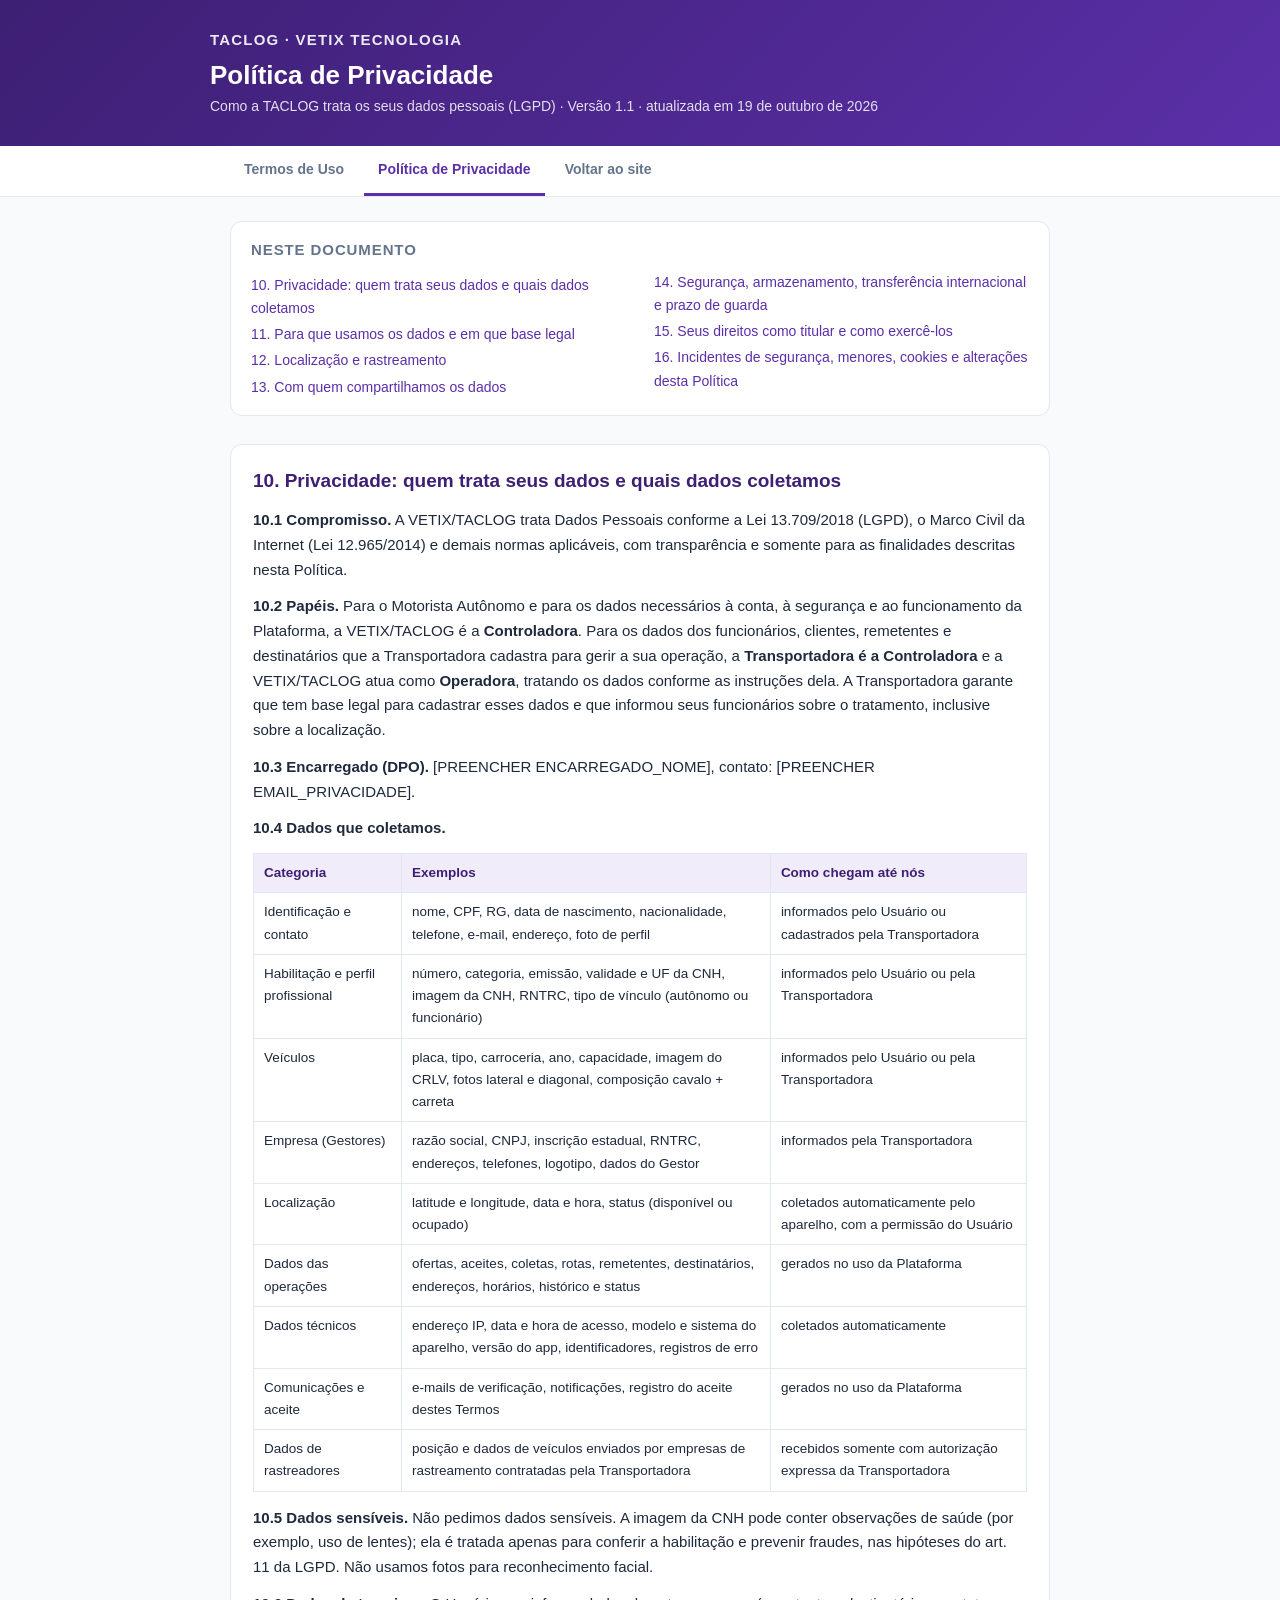
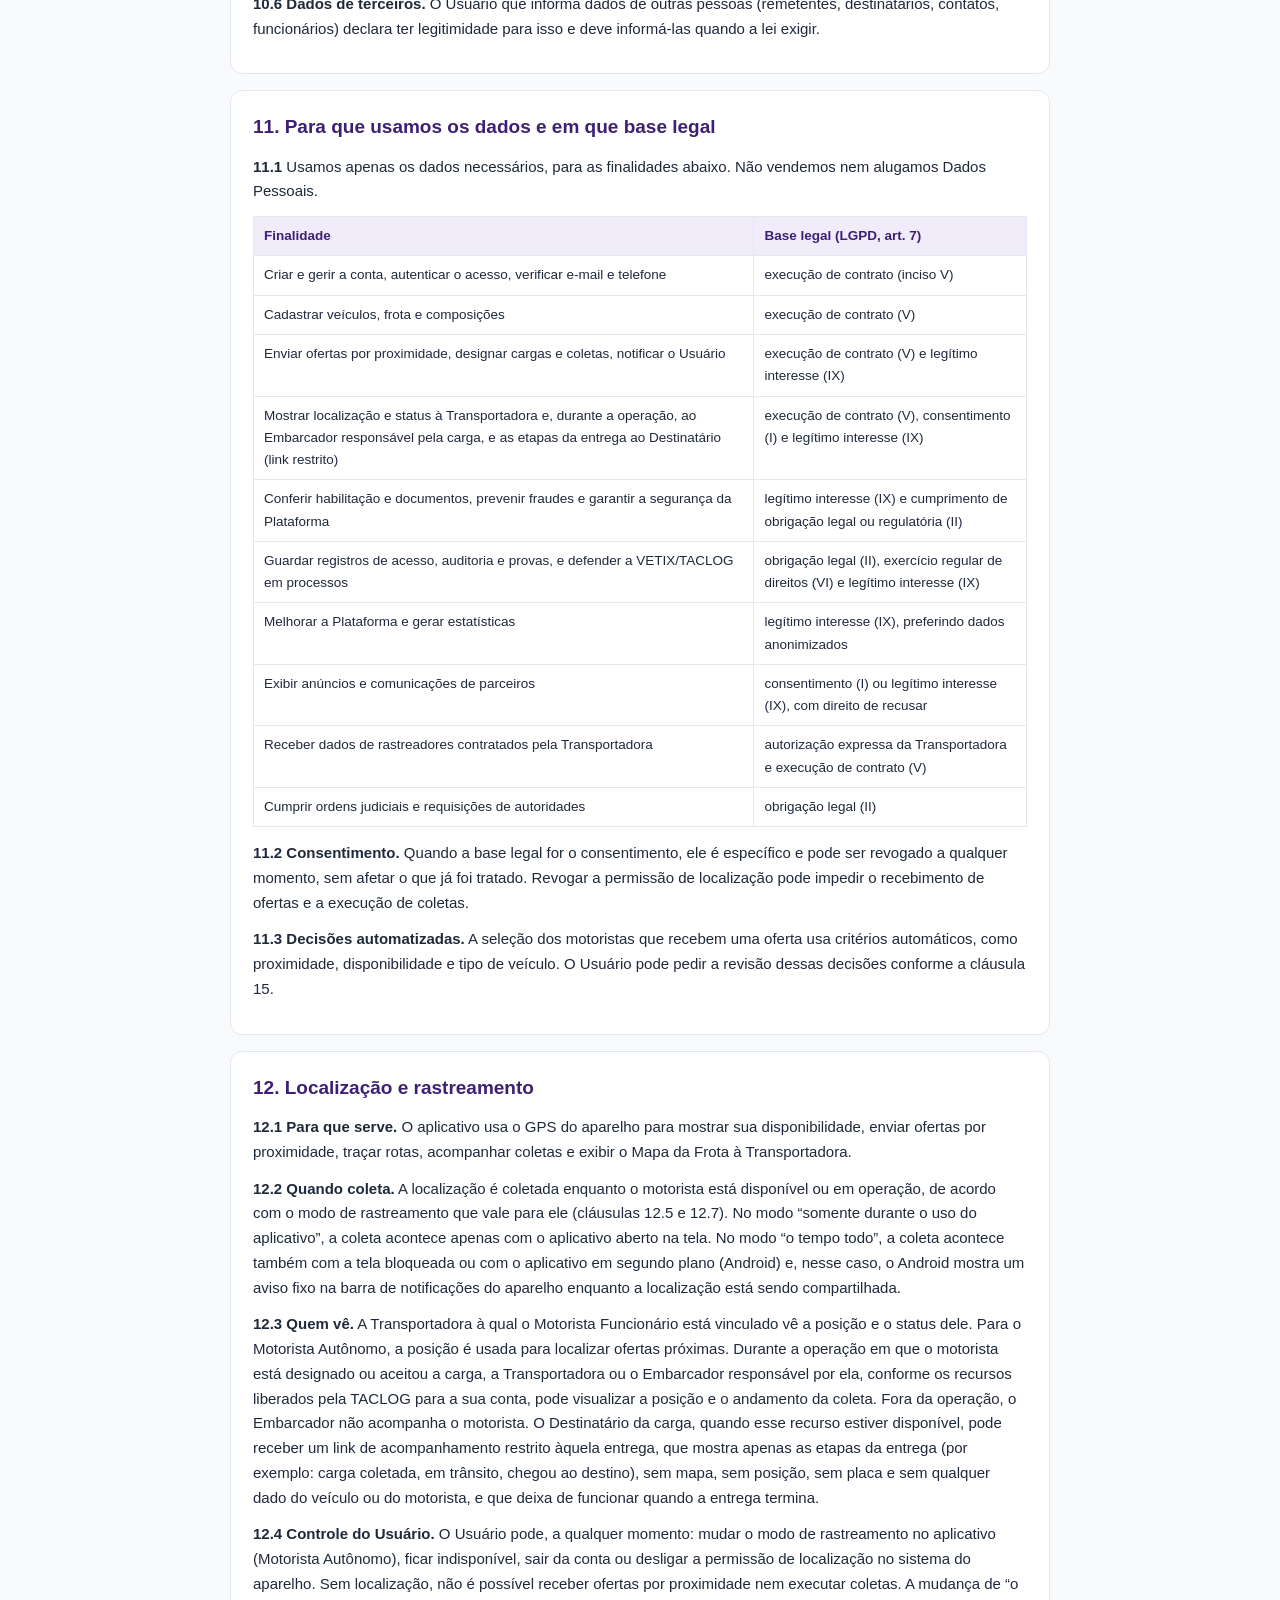
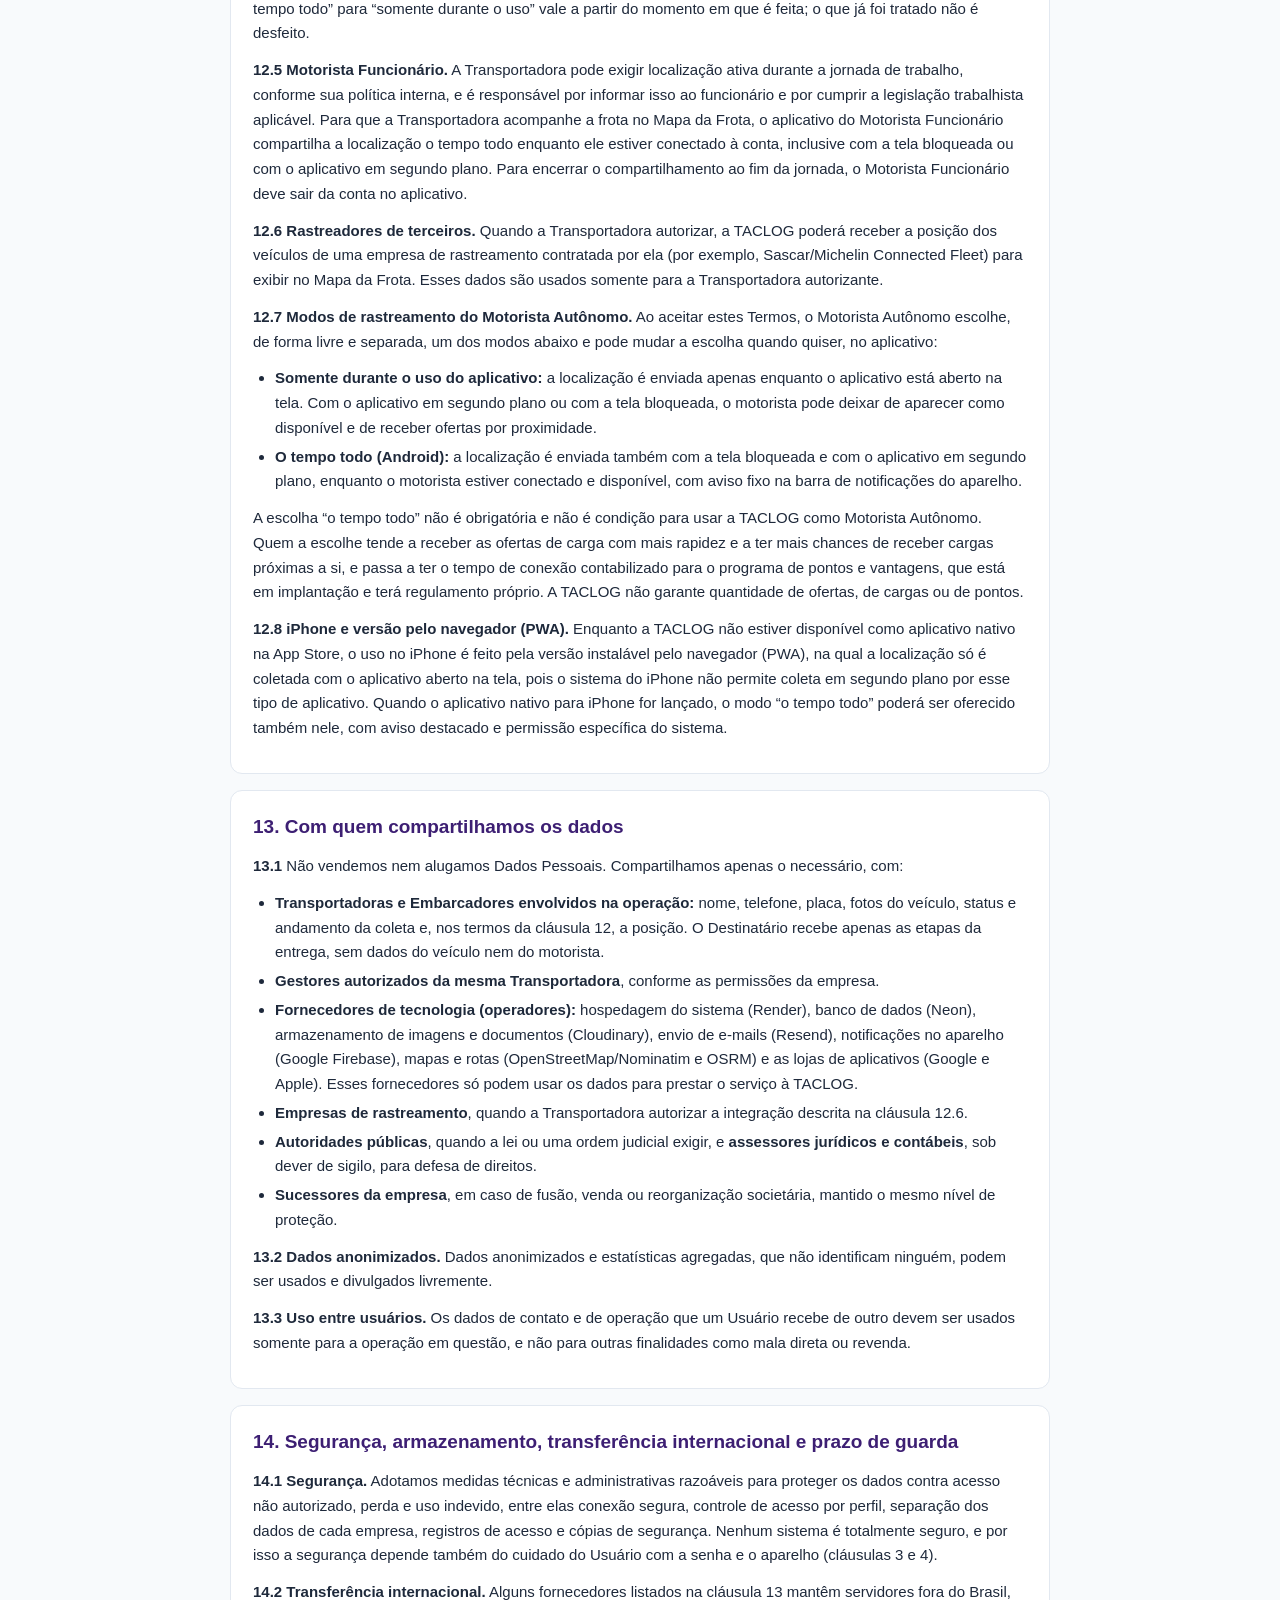
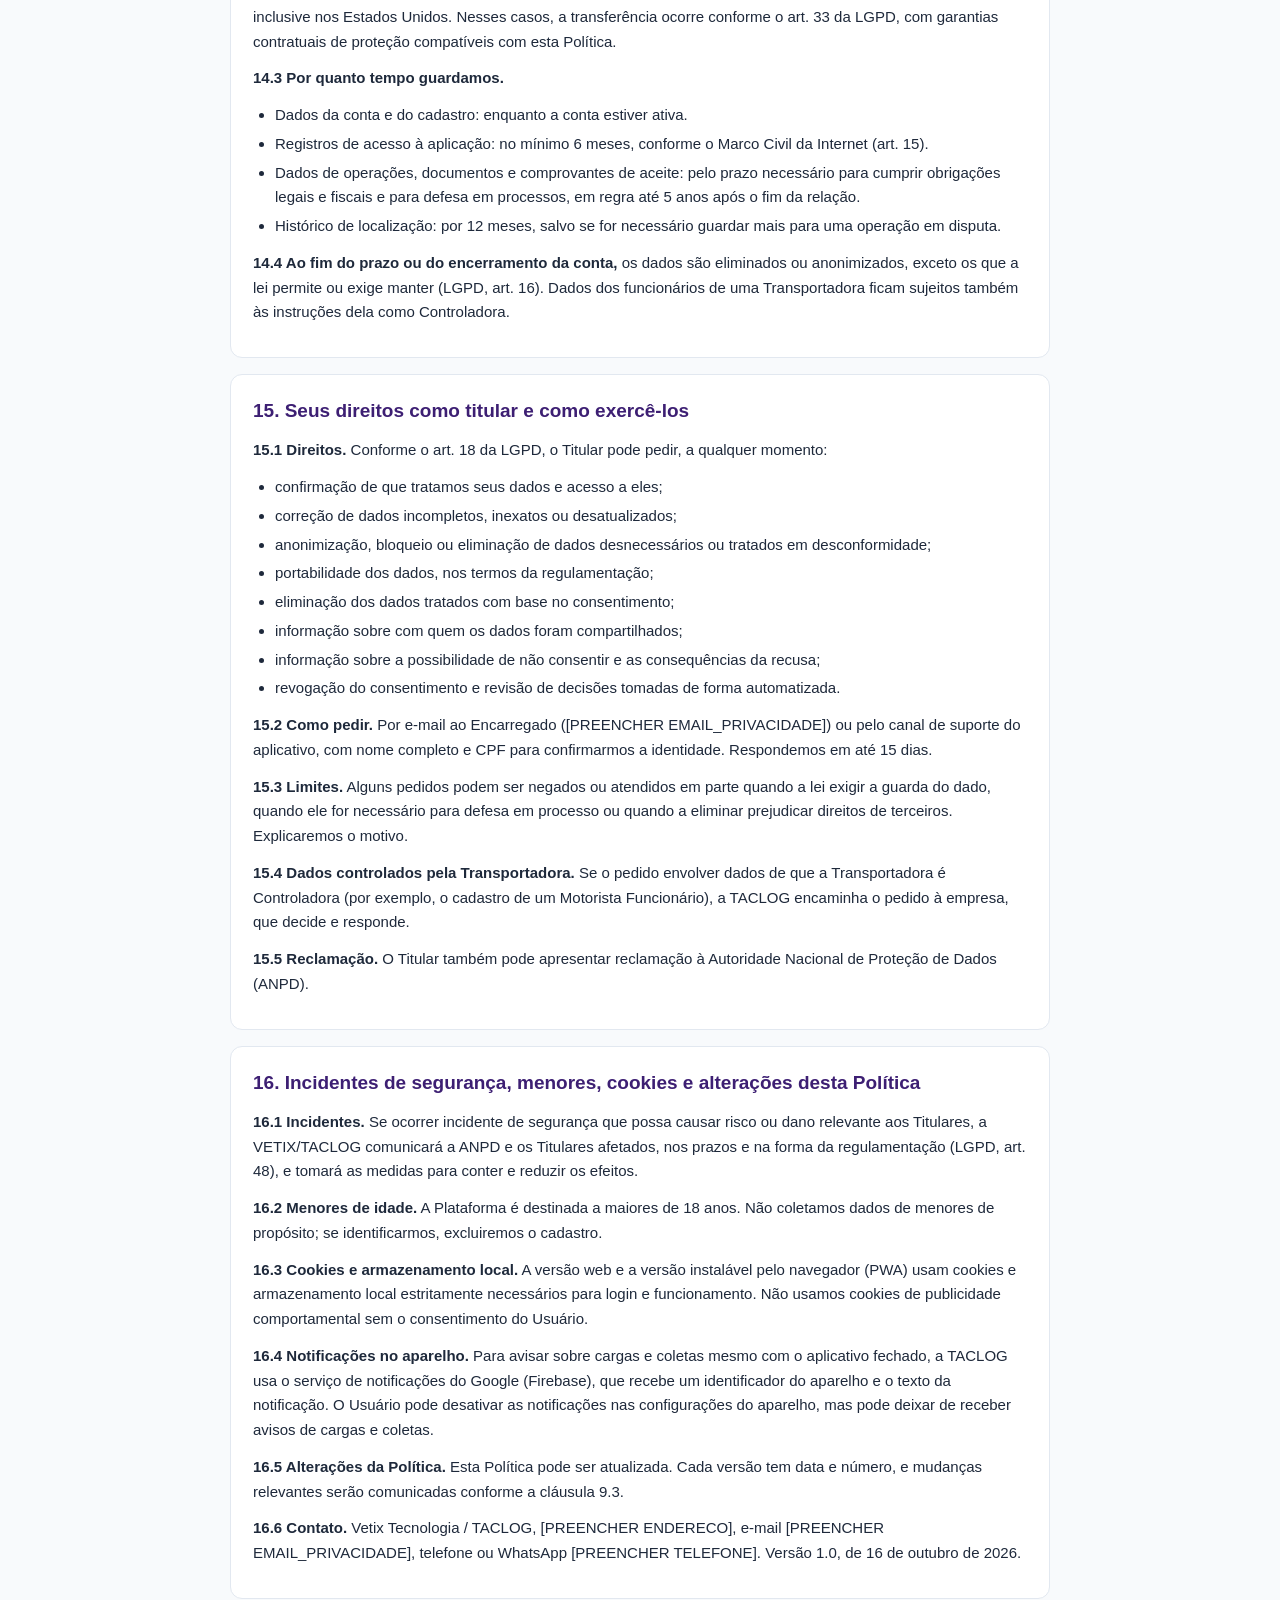
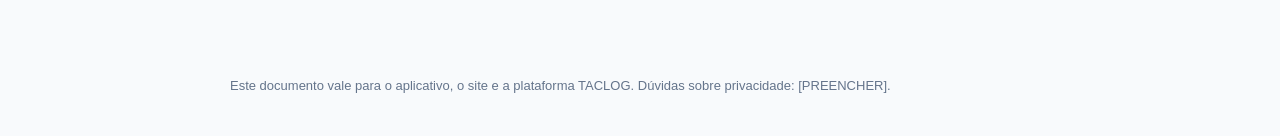
==== privacidade.html @ 522e2e0d "Rastreio e novo Termo Aceite" ====
<!DOCTYPE html>
<html lang="pt-BR">
<head>
<meta charset="utf-8">
<meta name="viewport" content="width=device-width,initial-scale=1">
<title>Política de Privacidade | TACLOG</title>
<meta name="description" content="Como a TACLOG trata os seus dados pessoais (LGPD)">
<meta name="robots" content="index,follow">
<style>
:root{--roxo:#5b2fa8;--roxo-esc:#3d1f73;--texto:#1e293b;--suave:#64748b;--linha:#e2e8f0;--fundo:#f8fafc}
*{box-sizing:border-box}
body{margin:0;font-family:-apple-system,BlinkMacSystemFont,"Segoe UI",Roboto,Helvetica,Arial,sans-serif;color:var(--texto);background:var(--fundo);line-height:1.65}
header{background:linear-gradient(135deg,var(--roxo-esc),var(--roxo));color:#fff;padding:28px 20px}
header .in{max-width:860px;margin:0 auto}
header .marca{font-weight:800;letter-spacing:.08em;font-size:15px;opacity:.9}
header h1{margin:6px 0 4px;font-size:26px;line-height:1.25}
header p{margin:0;opacity:.85;font-size:14px}
nav{background:#fff;border-bottom:1px solid var(--linha)}
nav .in{max-width:860px;margin:0 auto;padding:0 20px;display:flex;gap:6px;flex-wrap:wrap}
nav a{padding:12px 14px;text-decoration:none;color:var(--suave);font-weight:600;font-size:14px;border-bottom:3px solid transparent}
nav a.ativo{color:var(--roxo);border-bottom-color:var(--roxo)}
main{max-width:860px;margin:0 auto;padding:24px 20px 60px}
.indice{background:#fff;border:1px solid var(--linha);border-radius:12px;padding:16px 20px;margin-bottom:28px}
.indice h2{margin:0 0 8px;font-size:15px;color:var(--suave);text-transform:uppercase;letter-spacing:.06em}
.indice ol{margin:0;padding-left:0;list-style:none;columns:2;column-gap:28px}
.indice li{font-size:14px;margin:3px 0;break-inside:avoid}
.indice a{color:var(--roxo);text-decoration:none}
section{background:#fff;border:1px solid var(--linha);border-radius:12px;padding:20px 22px;margin-bottom:16px}
section h2{margin:0 0 12px;font-size:19px;color:var(--roxo-esc)}
p{margin:0 0 12px;font-size:15px}
ul{margin:0 0 12px;padding-left:22px;font-size:15px}
li{margin:4px 0}
.tabela{overflow-x:auto;margin:0 0 14px}
table{border-collapse:collapse;width:100%;font-size:13.5px}
th{background:#f1ecfa;color:var(--roxo-esc);text-align:left}
th,td{border:1px solid var(--linha);padding:8px 10px;vertical-align:top}
footer{max-width:860px;margin:0 auto;padding:0 20px 40px;color:var(--suave);font-size:13px}
@media (max-width:640px){.indice ol{columns:1}header h1{font-size:22px}section{padding:16px}}
@media print{header{background:#fff;color:#000}nav{display:none}section{border:none;padding:0}}
</style>
</head>
<body>
<header><div class="in"><div class="marca">TACLOG · VETIX TECNOLOGIA</div><h1>Política de Privacidade</h1><p>Como a TACLOG trata os seus dados pessoais (LGPD) · Versão 1.1 · atualizada em 19 de outubro de 2026</p></div></header>
<nav><div class="in"><a href="termos.html">Termos de Uso</a><a href="privacidade.html" class="ativo">Política de Privacidade</a><a href="/">Voltar ao site</a></div></nav>
<main>
<div class="indice"><h2>Neste documento</h2><ol><li><a href="#c10">10. Privacidade: quem trata seus dados e quais dados coletamos</a></li><li><a href="#c11">11. Para que usamos os dados e em que base legal</a></li><li><a href="#c12">12. Localização e rastreamento</a></li><li><a href="#c13">13. Com quem compartilhamos os dados</a></li><li><a href="#c14">14. Segurança, armazenamento, transferência internacional e prazo de guarda</a></li><li><a href="#c15">15. Seus direitos como titular e como exercê-los</a></li><li><a href="#c16">16. Incidentes de segurança, menores, cookies e alterações desta Política</a></li></ol></div>
<section id="c10"><h2>10. Privacidade: quem trata seus dados e quais dados coletamos</h2><p><strong>10.1 Compromisso.</strong> A VETIX/TACLOG trata Dados Pessoais conforme a Lei 13.709/2018 (LGPD), o Marco Civil da Internet (Lei 12.965/2014) e demais normas aplicáveis, com transparência e somente para as finalidades descritas nesta Política.</p><p><strong>10.2 Papéis.</strong> Para o Motorista Autônomo e para os dados necessários à conta, à segurança e ao funcionamento da Plataforma, a VETIX/TACLOG é a <strong>Controladora</strong>. Para os dados dos funcionários, clientes, remetentes e destinatários que a Transportadora cadastra para gerir a sua operação, a <strong>Transportadora é a Controladora</strong> e a VETIX/TACLOG atua como <strong>Operadora</strong>, tratando os dados conforme as instruções dela. A Transportadora garante que tem base legal para cadastrar esses dados e que informou seus funcionários sobre o tratamento, inclusive sobre a localização.</p><p><strong>10.3 Encarregado (DPO).</strong> [PREENCHER ENCARREGADO_NOME], contato: [PREENCHER EMAIL_PRIVACIDADE].</p><p><strong>10.4 Dados que coletamos.</strong></p><div class="tabela"><table><thead><tr><th>Categoria</th><th>Exemplos</th><th>Como chegam até nós</th></tr></thead><tbody><tr><td data-label="Categoria">Identificação e contato</td><td data-label="Exemplos">nome, CPF, RG, data de nascimento, nacionalidade, telefone, e-mail, endereço, foto de perfil</td><td data-label="Como chegam até nós">informados pelo Usuário ou cadastrados pela Transportadora</td></tr><tr><td data-label="Categoria">Habilitação e perfil profissional</td><td data-label="Exemplos">número, categoria, emissão, validade e UF da CNH, imagem da CNH, RNTRC, tipo de vínculo (autônomo ou funcionário)</td><td data-label="Como chegam até nós">informados pelo Usuário ou pela Transportadora</td></tr><tr><td data-label="Categoria">Veículos</td><td data-label="Exemplos">placa, tipo, carroceria, ano, capacidade, imagem do CRLV, fotos lateral e diagonal, composição cavalo + carreta</td><td data-label="Como chegam até nós">informados pelo Usuário ou pela Transportadora</td></tr><tr><td data-label="Categoria">Empresa (Gestores)</td><td data-label="Exemplos">razão social, CNPJ, inscrição estadual, RNTRC, endereços, telefones, logotipo, dados do Gestor</td><td data-label="Como chegam até nós">informados pela Transportadora</td></tr><tr><td data-label="Categoria">Localização</td><td data-label="Exemplos">latitude e longitude, data e hora, status (disponível ou ocupado)</td><td data-label="Como chegam até nós">coletados automaticamente pelo aparelho, com a permissão do Usuário</td></tr><tr><td data-label="Categoria">Dados das operações</td><td data-label="Exemplos">ofertas, aceites, coletas, rotas, remetentes, destinatários, endereços, horários, histórico e status</td><td data-label="Como chegam até nós">gerados no uso da Plataforma</td></tr><tr><td data-label="Categoria">Dados técnicos</td><td data-label="Exemplos">endereço IP, data e hora de acesso, modelo e sistema do aparelho, versão do app, identificadores, registros de erro</td><td data-label="Como chegam até nós">coletados automaticamente</td></tr><tr><td data-label="Categoria">Comunicações e aceite</td><td data-label="Exemplos">e-mails de verificação, notificações, registro do aceite destes Termos</td><td data-label="Como chegam até nós">gerados no uso da Plataforma</td></tr><tr><td data-label="Categoria">Dados de rastreadores</td><td data-label="Exemplos">posição e dados de veículos enviados por empresas de rastreamento contratadas pela Transportadora</td><td data-label="Como chegam até nós">recebidos somente com autorização expressa da Transportadora</td></tr></tbody></table></div><p><strong>10.5 Dados sensíveis.</strong> Não pedimos dados sensíveis. A imagem da CNH pode conter observações de saúde (por exemplo, uso de lentes); ela é tratada apenas para conferir a habilitação e prevenir fraudes, nas hipóteses do art. 11 da LGPD. Não usamos fotos para reconhecimento facial.</p><p><strong>10.6 Dados de terceiros.</strong> O Usuário que informa dados de outras pessoas (remetentes, destinatários, contatos, funcionários) declara ter legitimidade para isso e deve informá-las quando a lei exigir.</p></section>
<section id="c11"><h2>11. Para que usamos os dados e em que base legal</h2><p><strong>11.1</strong> Usamos apenas os dados necessários, para as finalidades abaixo. Não vendemos nem alugamos Dados Pessoais.</p><div class="tabela"><table><thead><tr><th>Finalidade</th><th>Base legal (LGPD, art. 7)</th></tr></thead><tbody><tr><td data-label="Finalidade">Criar e gerir a conta, autenticar o acesso, verificar e-mail e telefone</td><td data-label="Base legal (LGPD, art. 7)">execução de contrato (inciso V)</td></tr><tr><td data-label="Finalidade">Cadastrar veículos, frota e composições</td><td data-label="Base legal (LGPD, art. 7)">execução de contrato (V)</td></tr><tr><td data-label="Finalidade">Enviar ofertas por proximidade, designar cargas e coletas, notificar o Usuário</td><td data-label="Base legal (LGPD, art. 7)">execução de contrato (V) e legítimo interesse (IX)</td></tr><tr><td data-label="Finalidade">Mostrar localização e status à Transportadora e, durante a operação, ao Embarcador responsável pela carga, e as etapas da entrega ao Destinatário (link restrito)</td><td data-label="Base legal (LGPD, art. 7)">execução de contrato (V), consentimento (I) e legítimo interesse (IX)</td></tr><tr><td data-label="Finalidade">Conferir habilitação e documentos, prevenir fraudes e garantir a segurança da Plataforma</td><td data-label="Base legal (LGPD, art. 7)">legítimo interesse (IX) e cumprimento de obrigação legal ou regulatória (II)</td></tr><tr><td data-label="Finalidade">Guardar registros de acesso, auditoria e provas, e defender a VETIX/TACLOG em processos</td><td data-label="Base legal (LGPD, art. 7)">obrigação legal (II), exercício regular de direitos (VI) e legítimo interesse (IX)</td></tr><tr><td data-label="Finalidade">Melhorar a Plataforma e gerar estatísticas</td><td data-label="Base legal (LGPD, art. 7)">legítimo interesse (IX), preferindo dados anonimizados</td></tr><tr><td data-label="Finalidade">Exibir anúncios e comunicações de parceiros</td><td data-label="Base legal (LGPD, art. 7)">consentimento (I) ou legítimo interesse (IX), com direito de recusar</td></tr><tr><td data-label="Finalidade">Receber dados de rastreadores contratados pela Transportadora</td><td data-label="Base legal (LGPD, art. 7)">autorização expressa da Transportadora e execução de contrato (V)</td></tr><tr><td data-label="Finalidade">Cumprir ordens judiciais e requisições de autoridades</td><td data-label="Base legal (LGPD, art. 7)">obrigação legal (II)</td></tr></tbody></table></div><p><strong>11.2 Consentimento.</strong> Quando a base legal for o consentimento, ele é específico e pode ser revogado a qualquer momento, sem afetar o que já foi tratado. Revogar a permissão de localização pode impedir o recebimento de ofertas e a execução de coletas.</p><p><strong>11.3 Decisões automatizadas.</strong> A seleção dos motoristas que recebem uma oferta usa critérios automáticos, como proximidade, disponibilidade e tipo de veículo. O Usuário pode pedir a revisão dessas decisões conforme a cláusula 15.</p></section>
<section id="c12"><h2>12. Localização e rastreamento</h2><p><strong>12.1 Para que serve.</strong> O aplicativo usa o GPS do aparelho para mostrar sua disponibilidade, enviar ofertas por proximidade, traçar rotas, acompanhar coletas e exibir o Mapa da Frota à Transportadora.</p><p><strong>12.2 Quando coleta.</strong> A localização é coletada enquanto o motorista está disponível ou em operação, de acordo com o modo de rastreamento que vale para ele (cláusulas 12.5 e 12.7). No modo “somente durante o uso do aplicativo”, a coleta acontece apenas com o aplicativo aberto na tela. No modo “o tempo todo”, a coleta acontece também com a tela bloqueada ou com o aplicativo em segundo plano (Android) e, nesse caso, o Android mostra um aviso fixo na barra de notificações do aparelho enquanto a localização está sendo compartilhada.</p><p><strong>12.3 Quem vê.</strong> A Transportadora à qual o Motorista Funcionário está vinculado vê a posição e o status dele. Para o Motorista Autônomo, a posição é usada para localizar ofertas próximas. Durante a operação em que o motorista está designado ou aceitou a carga, a Transportadora ou o Embarcador responsável por ela, conforme os recursos liberados pela TACLOG para a sua conta, pode visualizar a posição e o andamento da coleta. Fora da operação, o Embarcador não acompanha o motorista. O Destinatário da carga, quando esse recurso estiver disponível, pode receber um link de acompanhamento restrito àquela entrega, que mostra apenas as etapas da entrega (por exemplo: carga coletada, em trânsito, chegou ao destino), sem mapa, sem posição, sem placa e sem qualquer dado do veículo ou do motorista, e que deixa de funcionar quando a entrega termina.</p><p><strong>12.4 Controle do Usuário.</strong> O Usuário pode, a qualquer momento: mudar o modo de rastreamento no aplicativo (Motorista Autônomo), ficar indisponível, sair da conta ou desligar a permissão de localização no sistema do aparelho. Sem localização, não é possível receber ofertas por proximidade nem executar coletas. A mudança de “o tempo todo” para “somente durante o uso” vale a partir do momento em que é feita; o que já foi tratado não é desfeito.</p><p><strong>12.5 Motorista Funcionário.</strong> A Transportadora pode exigir localização ativa durante a jornada de trabalho, conforme sua política interna, e é responsável por informar isso ao funcionário e por cumprir a legislação trabalhista aplicável. Para que a Transportadora acompanhe a frota no Mapa da Frota, o aplicativo do Motorista Funcionário compartilha a localização o tempo todo enquanto ele estiver conectado à conta, inclusive com a tela bloqueada ou com o aplicativo em segundo plano. Para encerrar o compartilhamento ao fim da jornada, o Motorista Funcionário deve sair da conta no aplicativo.</p><p><strong>12.6 Rastreadores de terceiros.</strong> Quando a Transportadora autorizar, a TACLOG poderá receber a posição dos veículos de uma empresa de rastreamento contratada por ela (por exemplo, Sascar/Michelin Connected Fleet) para exibir no Mapa da Frota. Esses dados são usados somente para a Transportadora autorizante.</p><p><strong>12.7 Modos de rastreamento do Motorista Autônomo.</strong> Ao aceitar estes Termos, o Motorista Autônomo escolhe, de forma livre e separada, um dos modos abaixo e pode mudar a escolha quando quiser, no aplicativo:</p><ul><li><strong>Somente durante o uso do aplicativo:</strong> a localização é enviada apenas enquanto o aplicativo está aberto na tela. Com o aplicativo em segundo plano ou com a tela bloqueada, o motorista pode deixar de aparecer como disponível e de receber ofertas por proximidade.</li><li><strong>O tempo todo (Android):</strong> a localização é enviada também com a tela bloqueada e com o aplicativo em segundo plano, enquanto o motorista estiver conectado e disponível, com aviso fixo na barra de notificações do aparelho.</li></ul><p>A escolha “o tempo todo” não é obrigatória e não é condição para usar a TACLOG como Motorista Autônomo. Quem a escolhe tende a receber as ofertas de carga com mais rapidez e a ter mais chances de receber cargas próximas a si, e passa a ter o tempo de conexão contabilizado para o programa de pontos e vantagens, que está em implantação e terá regulamento próprio. A TACLOG não garante quantidade de ofertas, de cargas ou de pontos.</p><p><strong>12.8 iPhone e versão pelo navegador (PWA).</strong> Enquanto a TACLOG não estiver disponível como aplicativo nativo na App Store, o uso no iPhone é feito pela versão instalável pelo navegador (PWA), na qual a localização só é coletada com o aplicativo aberto na tela, pois o sistema do iPhone não permite coleta em segundo plano por esse tipo de aplicativo. Quando o aplicativo nativo para iPhone for lançado, o modo “o tempo todo” poderá ser oferecido também nele, com aviso destacado e permissão específica do sistema.</p></section>
<section id="c13"><h2>13. Com quem compartilhamos os dados</h2><p><strong>13.1</strong> Não vendemos nem alugamos Dados Pessoais. Compartilhamos apenas o necessário, com:</p><ul><li><strong>Transportadoras e Embarcadores envolvidos na operação:</strong> nome, telefone, placa, fotos do veículo, status e andamento da coleta e, nos termos da cláusula 12, a posição. O Destinatário recebe apenas as etapas da entrega, sem dados do veículo nem do motorista.</li><li><strong>Gestores autorizados da mesma Transportadora</strong>, conforme as permissões da empresa.</li><li><strong>Fornecedores de tecnologia (operadores):</strong> hospedagem do sistema (Render), banco de dados (Neon), armazenamento de imagens e documentos (Cloudinary), envio de e-mails (Resend), notificações no aparelho (Google Firebase), mapas e rotas (OpenStreetMap/Nominatim e OSRM) e as lojas de aplicativos (Google e Apple). Esses fornecedores só podem usar os dados para prestar o serviço à TACLOG.</li><li><strong>Empresas de rastreamento</strong>, quando a Transportadora autorizar a integração descrita na cláusula 12.6.</li><li><strong>Autoridades públicas</strong>, quando a lei ou uma ordem judicial exigir, e <strong>assessores jurídicos e contábeis</strong>, sob dever de sigilo, para defesa de direitos.</li><li><strong>Sucessores da empresa</strong>, em caso de fusão, venda ou reorganização societária, mantido o mesmo nível de proteção.</li></ul><p><strong>13.2 Dados anonimizados.</strong> Dados anonimizados e estatísticas agregadas, que não identificam ninguém, podem ser usados e divulgados livremente.</p><p><strong>13.3 Uso entre usuários.</strong> Os dados de contato e de operação que um Usuário recebe de outro devem ser usados somente para a operação em questão, e não para outras finalidades como mala direta ou revenda.</p></section>
<section id="c14"><h2>14. Segurança, armazenamento, transferência internacional e prazo de guarda</h2><p><strong>14.1 Segurança.</strong> Adotamos medidas técnicas e administrativas razoáveis para proteger os dados contra acesso não autorizado, perda e uso indevido, entre elas conexão segura, controle de acesso por perfil, separação dos dados de cada empresa, registros de acesso e cópias de segurança. Nenhum sistema é totalmente seguro, e por isso a segurança depende também do cuidado do Usuário com a senha e o aparelho (cláusulas 3 e 4).</p><p><strong>14.2 Transferência internacional.</strong> Alguns fornecedores listados na cláusula 13 mantêm servidores fora do Brasil, inclusive nos Estados Unidos. Nesses casos, a transferência ocorre conforme o art. 33 da LGPD, com garantias contratuais de proteção compatíveis com esta Política.</p><p><strong>14.3 Por quanto tempo guardamos.</strong></p><ul><li>Dados da conta e do cadastro: enquanto a conta estiver ativa.</li><li>Registros de acesso à aplicação: no mínimo 6 meses, conforme o Marco Civil da Internet (art. 15).</li><li>Dados de operações, documentos e comprovantes de aceite: pelo prazo necessário para cumprir obrigações legais e fiscais e para defesa em processos, em regra até 5 anos após o fim da relação.</li><li>Histórico de localização: por 12 meses, salvo se for necessário guardar mais para uma operação em disputa.</li></ul><p><strong>14.4 Ao fim do prazo ou do encerramento da conta,</strong> os dados são eliminados ou anonimizados, exceto os que a lei permite ou exige manter (LGPD, art. 16). Dados dos funcionários de uma Transportadora ficam sujeitos também às instruções dela como Controladora.</p></section>
<section id="c15"><h2>15. Seus direitos como titular e como exercê-los</h2><p><strong>15.1 Direitos.</strong> Conforme o art. 18 da LGPD, o Titular pode pedir, a qualquer momento:</p><ul><li>confirmação de que tratamos seus dados e acesso a eles;</li><li>correção de dados incompletos, inexatos ou desatualizados;</li><li>anonimização, bloqueio ou eliminação de dados desnecessários ou tratados em desconformidade;</li><li>portabilidade dos dados, nos termos da regulamentação;</li><li>eliminação dos dados tratados com base no consentimento;</li><li>informação sobre com quem os dados foram compartilhados;</li><li>informação sobre a possibilidade de não consentir e as consequências da recusa;</li><li>revogação do consentimento e revisão de decisões tomadas de forma automatizada.</li></ul><p><strong>15.2 Como pedir.</strong> Por e-mail ao Encarregado ([PREENCHER EMAIL_PRIVACIDADE]) ou pelo canal de suporte do aplicativo, com nome completo e CPF para confirmarmos a identidade. Respondemos em até 15 dias.</p><p><strong>15.3 Limites.</strong> Alguns pedidos podem ser negados ou atendidos em parte quando a lei exigir a guarda do dado, quando ele for necessário para defesa em processo ou quando a eliminar prejudicar direitos de terceiros. Explicaremos o motivo.</p><p><strong>15.4 Dados controlados pela Transportadora.</strong> Se o pedido envolver dados de que a Transportadora é Controladora (por exemplo, o cadastro de um Motorista Funcionário), a TACLOG encaminha o pedido à empresa, que decide e responde.</p><p><strong>15.5 Reclamação.</strong> O Titular também pode apresentar reclamação à Autoridade Nacional de Proteção de Dados (ANPD).</p></section>
<section id="c16"><h2>16. Incidentes de segurança, menores, cookies e alterações desta Política</h2><p><strong>16.1 Incidentes.</strong> Se ocorrer incidente de segurança que possa causar risco ou dano relevante aos Titulares, a VETIX/TACLOG comunicará a ANPD e os Titulares afetados, nos prazos e na forma da regulamentação (LGPD, art. 48), e tomará as medidas para conter e reduzir os efeitos.</p><p><strong>16.2 Menores de idade.</strong> A Plataforma é destinada a maiores de 18 anos. Não coletamos dados de menores de propósito; se identificarmos, excluiremos o cadastro.</p><p><strong>16.3 Cookies e armazenamento local.</strong> A versão web e a versão instalável pelo navegador (PWA) usam cookies e armazenamento local estritamente necessários para login e funcionamento. Não usamos cookies de publicidade comportamental sem o consentimento do Usuário.</p><p><strong>16.4 Notificações no aparelho.</strong> Para avisar sobre cargas e coletas mesmo com o aplicativo fechado, a TACLOG usa o serviço de notificações do Google (Firebase), que recebe um identificador do aparelho e o texto da notificação. O Usuário pode desativar as notificações nas configurações do aparelho, mas pode deixar de receber avisos de cargas e coletas.</p><p><strong>16.5 Alterações da Política.</strong> Esta Política pode ser atualizada. Cada versão tem data e número, e mudanças relevantes serão comunicadas conforme a cláusula 9.3.</p><p><strong>16.6 Contato.</strong> Vetix Tecnologia / TACLOG, [PREENCHER ENDERECO], e-mail [PREENCHER EMAIL_PRIVACIDADE], telefone ou WhatsApp [PREENCHER TELEFONE]. Versão 1.0, de 16 de outubro de 2026.</p></section>
</main>
<footer>Este documento vale para o aplicativo, o site e a plataforma TACLOG. Dúvidas sobre privacidade: [PREENCHER].</footer>
</body>
</html>
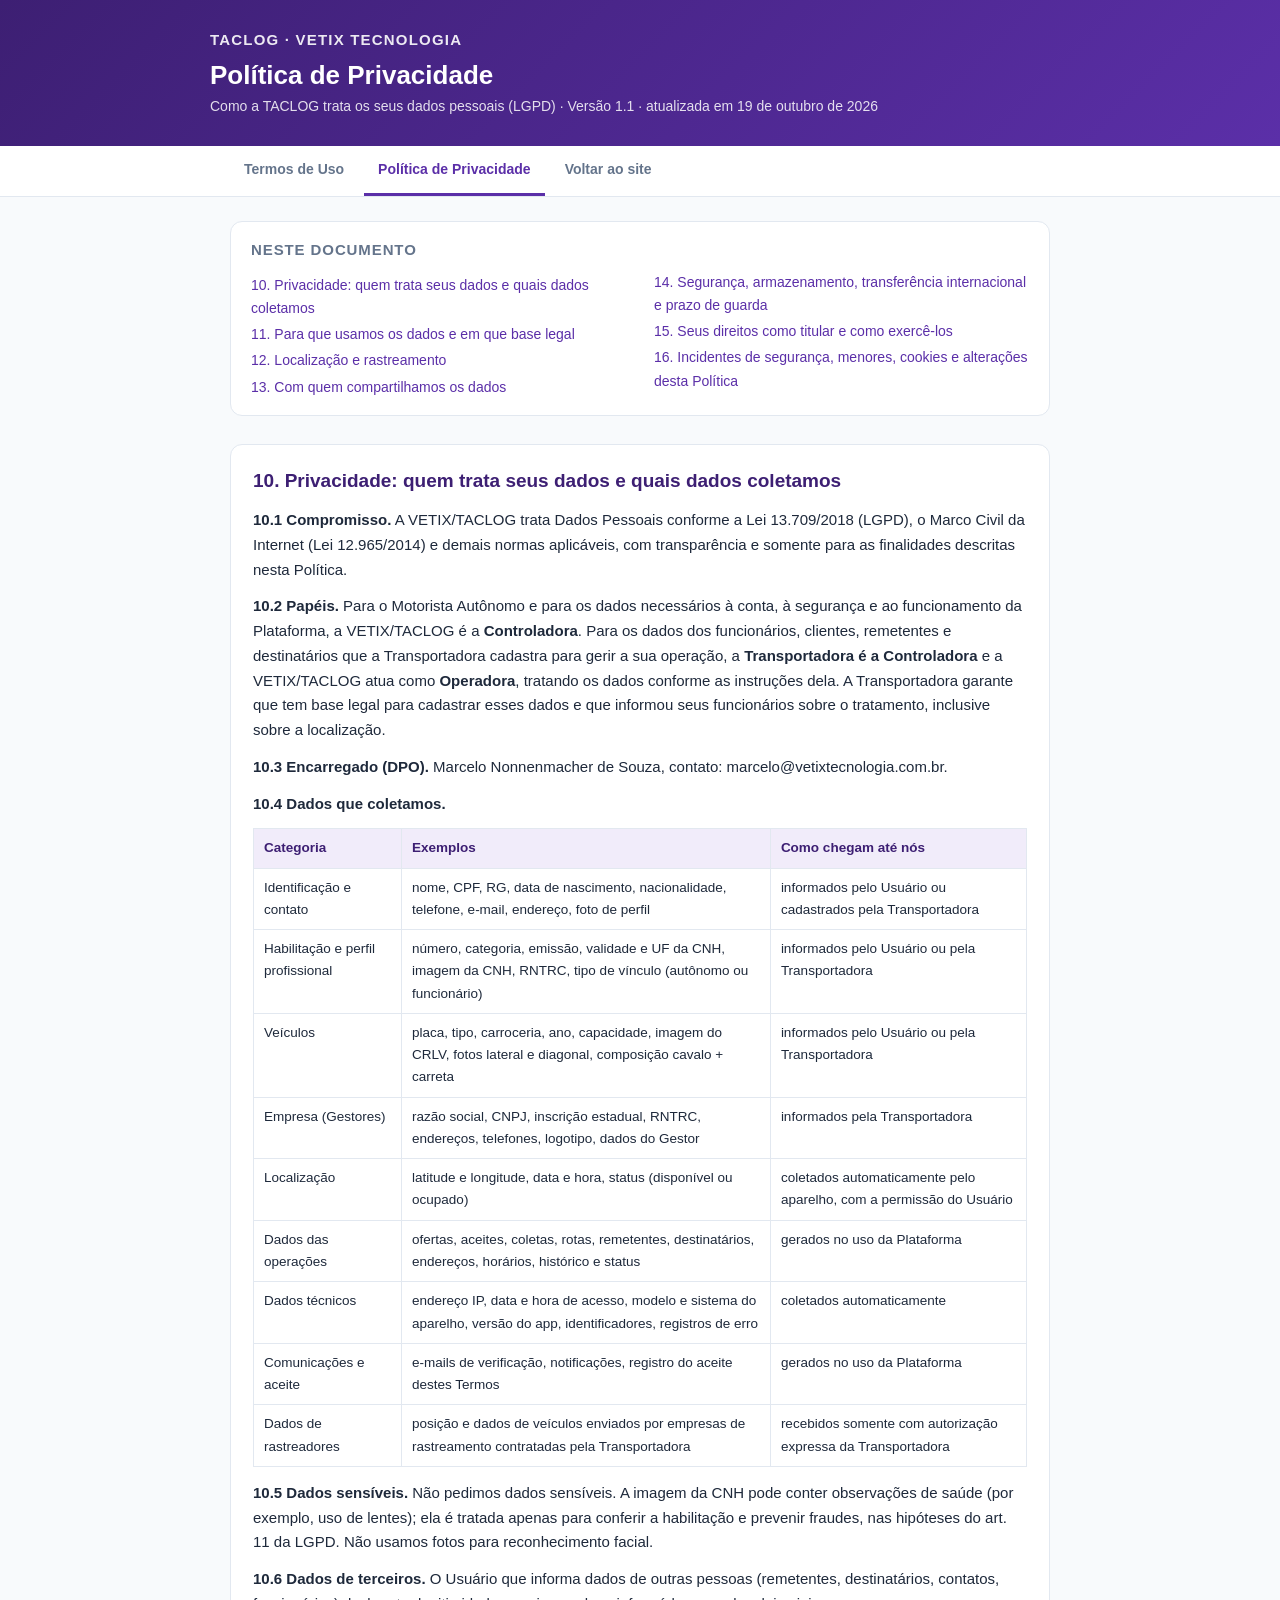
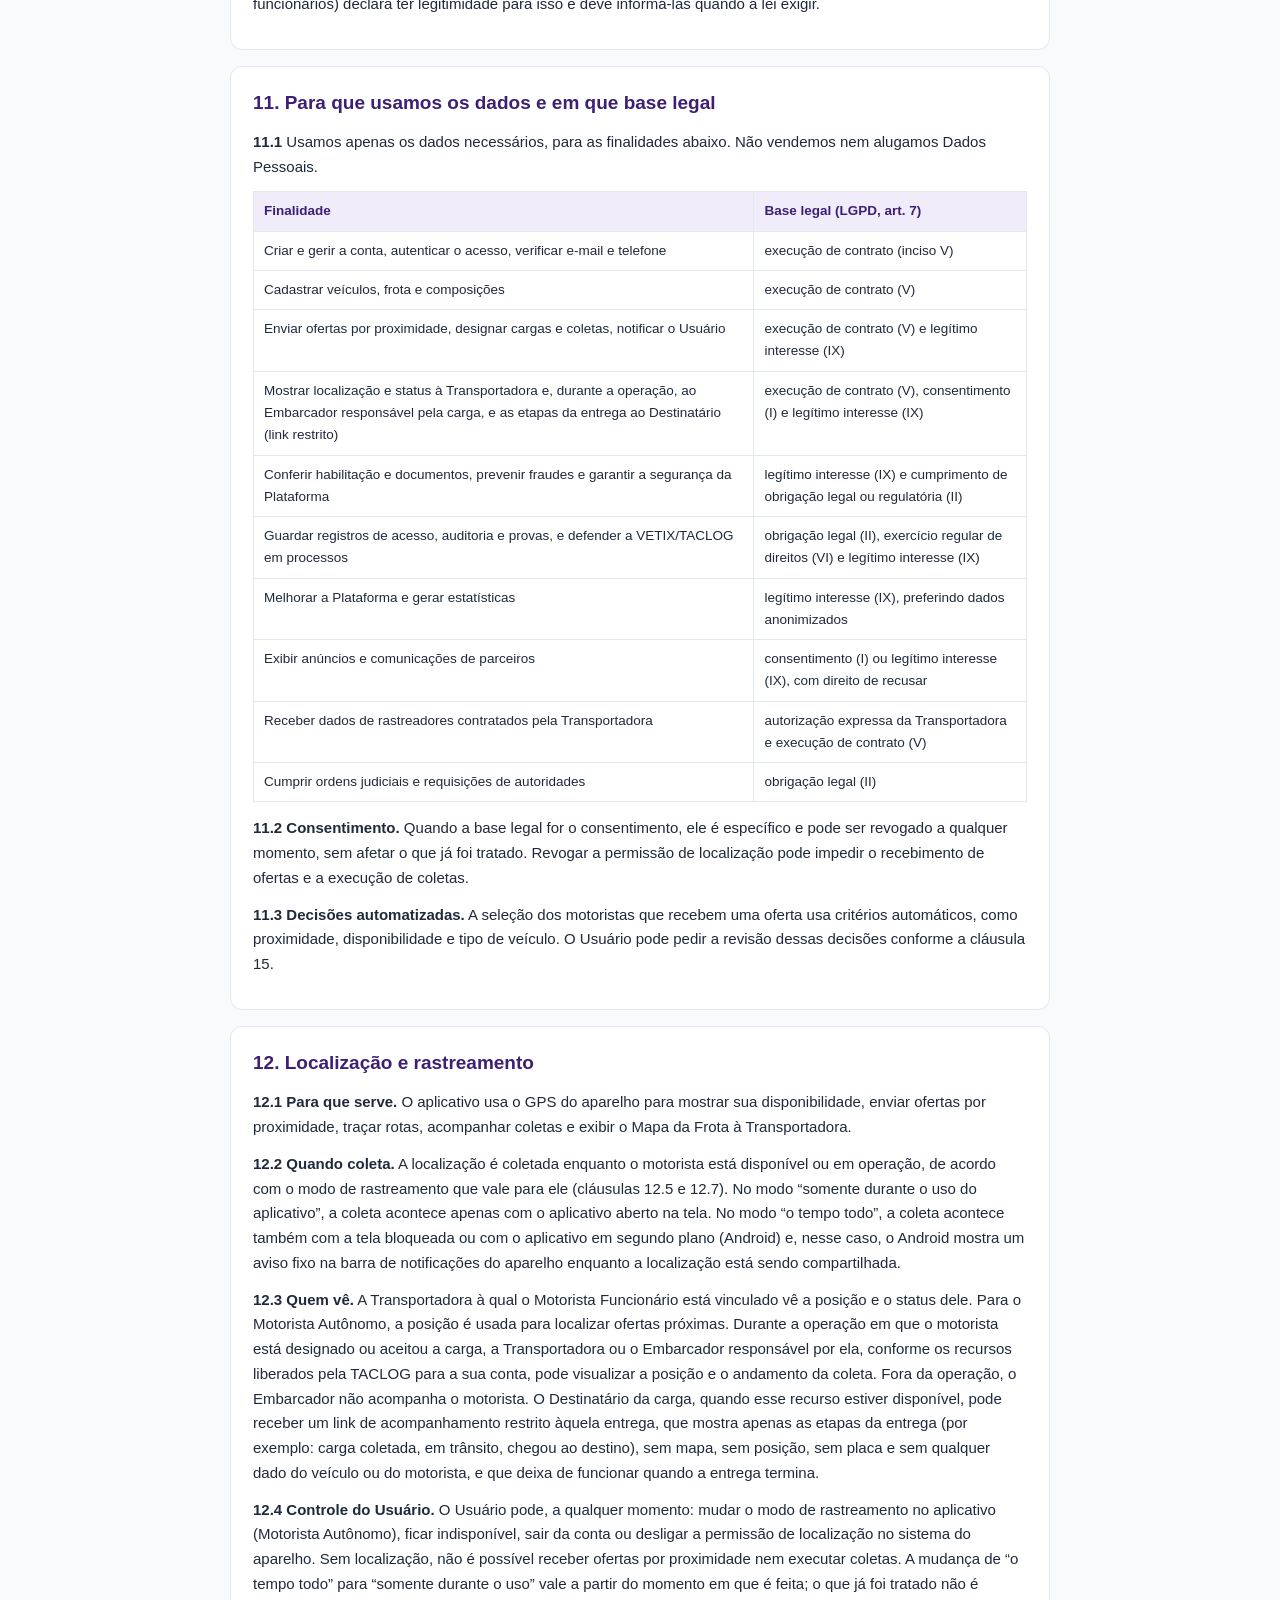
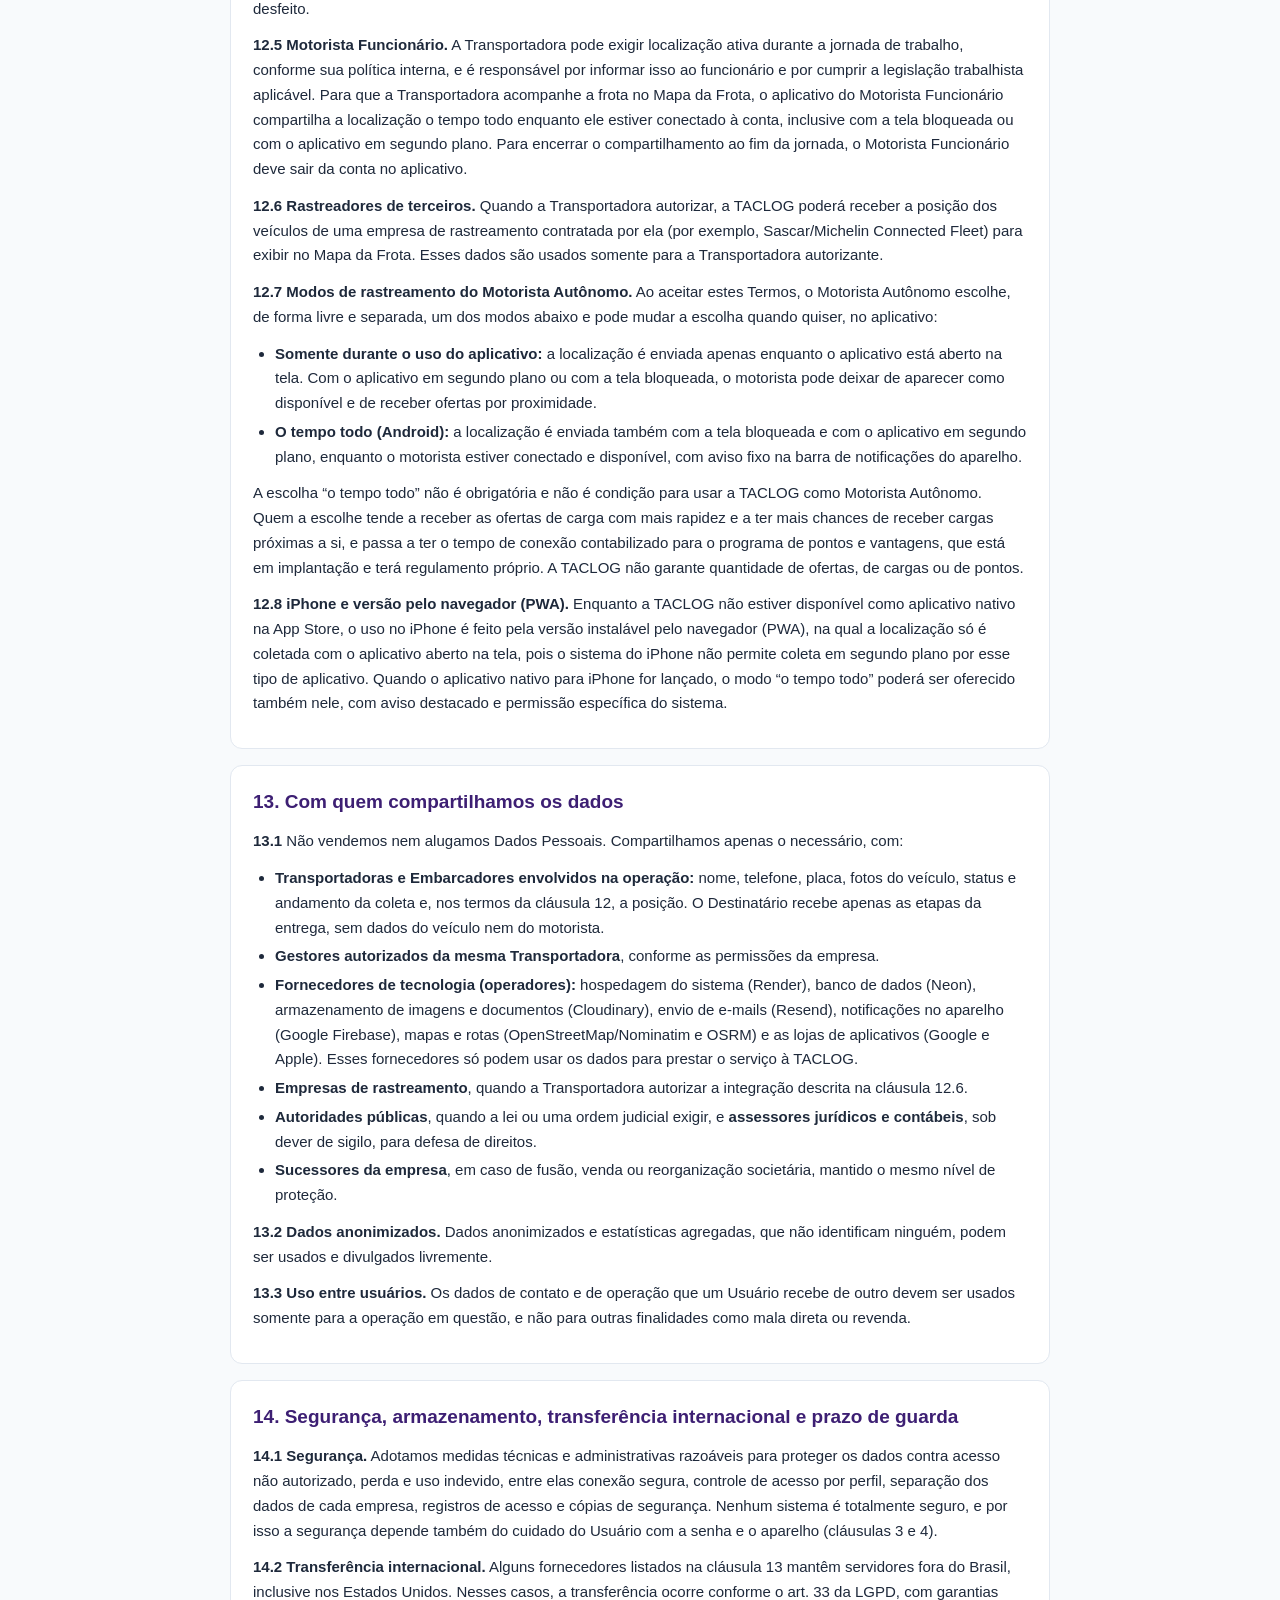
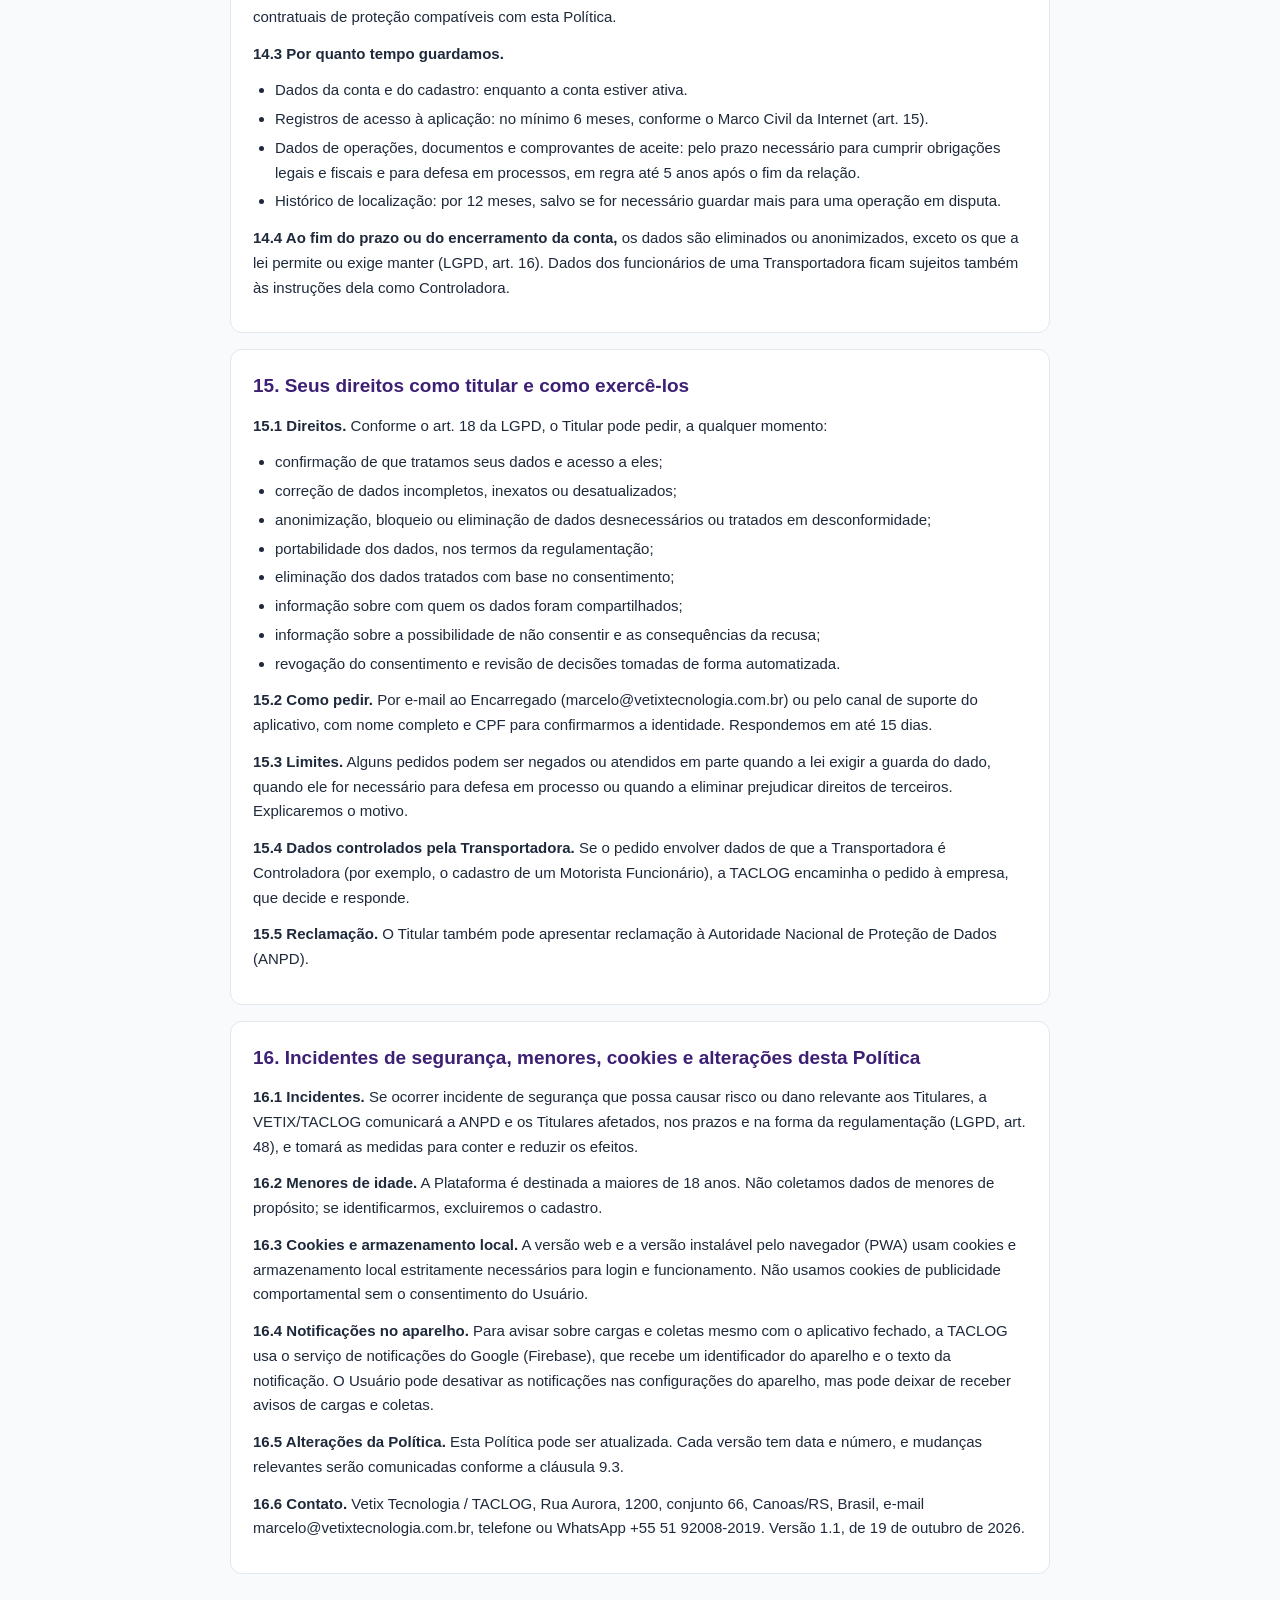
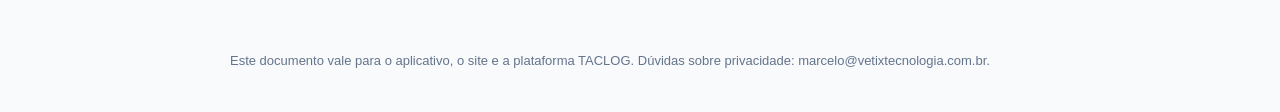
==== commit 9bb1ae33: "Site Novos Termos" ====
--- a/privacidade.html
+++ b/privacidade.html
@@ -44,14 +44,14 @@
 <nav><div class="in"><a href="termos.html">Termos de Uso</a><a href="privacidade.html" class="ativo">Política de Privacidade</a><a href="/">Voltar ao site</a></div></nav>
 <main>
 <div class="indice"><h2>Neste documento</h2><ol><li><a href="#c10">10. Privacidade: quem trata seus dados e quais dados coletamos</a></li><li><a href="#c11">11. Para que usamos os dados e em que base legal</a></li><li><a href="#c12">12. Localização e rastreamento</a></li><li><a href="#c13">13. Com quem compartilhamos os dados</a></li><li><a href="#c14">14. Segurança, armazenamento, transferência internacional e prazo de guarda</a></li><li><a href="#c15">15. Seus direitos como titular e como exercê-los</a></li><li><a href="#c16">16. Incidentes de segurança, menores, cookies e alterações desta Política</a></li></ol></div>
-<section id="c10"><h2>10. Privacidade: quem trata seus dados e quais dados coletamos</h2><p><strong>10.1 Compromisso.</strong> A VETIX/TACLOG trata Dados Pessoais conforme a Lei 13.709/2018 (LGPD), o Marco Civil da Internet (Lei 12.965/2014) e demais normas aplicáveis, com transparência e somente para as finalidades descritas nesta Política.</p><p><strong>10.2 Papéis.</strong> Para o Motorista Autônomo e para os dados necessários à conta, à segurança e ao funcionamento da Plataforma, a VETIX/TACLOG é a <strong>Controladora</strong>. Para os dados dos funcionários, clientes, remetentes e destinatários que a Transportadora cadastra para gerir a sua operação, a <strong>Transportadora é a Controladora</strong> e a VETIX/TACLOG atua como <strong>Operadora</strong>, tratando os dados conforme as instruções dela. A Transportadora garante que tem base legal para cadastrar esses dados e que informou seus funcionários sobre o tratamento, inclusive sobre a localização.</p><p><strong>10.3 Encarregado (DPO).</strong> [PREENCHER ENCARREGADO_NOME], contato: [PREENCHER EMAIL_PRIVACIDADE].</p><p><strong>10.4 Dados que coletamos.</strong></p><div class="tabela"><table><thead><tr><th>Categoria</th><th>Exemplos</th><th>Como chegam até nós</th></tr></thead><tbody><tr><td data-label="Categoria">Identificação e contato</td><td data-label="Exemplos">nome, CPF, RG, data de nascimento, nacionalidade, telefone, e-mail, endereço, foto de perfil</td><td data-label="Como chegam até nós">informados pelo Usuário ou cadastrados pela Transportadora</td></tr><tr><td data-label="Categoria">Habilitação e perfil profissional</td><td data-label="Exemplos">número, categoria, emissão, validade e UF da CNH, imagem da CNH, RNTRC, tipo de vínculo (autônomo ou funcionário)</td><td data-label="Como chegam até nós">informados pelo Usuário ou pela Transportadora</td></tr><tr><td data-label="Categoria">Veículos</td><td data-label="Exemplos">placa, tipo, carroceria, ano, capacidade, imagem do CRLV, fotos lateral e diagonal, composição cavalo + carreta</td><td data-label="Como chegam até nós">informados pelo Usuário ou pela Transportadora</td></tr><tr><td data-label="Categoria">Empresa (Gestores)</td><td data-label="Exemplos">razão social, CNPJ, inscrição estadual, RNTRC, endereços, telefones, logotipo, dados do Gestor</td><td data-label="Como chegam até nós">informados pela Transportadora</td></tr><tr><td data-label="Categoria">Localização</td><td data-label="Exemplos">latitude e longitude, data e hora, status (disponível ou ocupado)</td><td data-label="Como chegam até nós">coletados automaticamente pelo aparelho, com a permissão do Usuário</td></tr><tr><td data-label="Categoria">Dados das operações</td><td data-label="Exemplos">ofertas, aceites, coletas, rotas, remetentes, destinatários, endereços, horários, histórico e status</td><td data-label="Como chegam até nós">gerados no uso da Plataforma</td></tr><tr><td data-label="Categoria">Dados técnicos</td><td data-label="Exemplos">endereço IP, data e hora de acesso, modelo e sistema do aparelho, versão do app, identificadores, registros de erro</td><td data-label="Como chegam até nós">coletados automaticamente</td></tr><tr><td data-label="Categoria">Comunicações e aceite</td><td data-label="Exemplos">e-mails de verificação, notificações, registro do aceite destes Termos</td><td data-label="Como chegam até nós">gerados no uso da Plataforma</td></tr><tr><td data-label="Categoria">Dados de rastreadores</td><td data-label="Exemplos">posição e dados de veículos enviados por empresas de rastreamento contratadas pela Transportadora</td><td data-label="Como chegam até nós">recebidos somente com autorização expressa da Transportadora</td></tr></tbody></table></div><p><strong>10.5 Dados sensíveis.</strong> Não pedimos dados sensíveis. A imagem da CNH pode conter observações de saúde (por exemplo, uso de lentes); ela é tratada apenas para conferir a habilitação e prevenir fraudes, nas hipóteses do art. 11 da LGPD. Não usamos fotos para reconhecimento facial.</p><p><strong>10.6 Dados de terceiros.</strong> O Usuário que informa dados de outras pessoas (remetentes, destinatários, contatos, funcionários) declara ter legitimidade para isso e deve informá-las quando a lei exigir.</p></section>
+<section id="c10"><h2>10. Privacidade: quem trata seus dados e quais dados coletamos</h2><p><strong>10.1 Compromisso.</strong> A VETIX/TACLOG trata Dados Pessoais conforme a Lei 13.709/2018 (LGPD), o Marco Civil da Internet (Lei 12.965/2014) e demais normas aplicáveis, com transparência e somente para as finalidades descritas nesta Política.</p><p><strong>10.2 Papéis.</strong> Para o Motorista Autônomo e para os dados necessários à conta, à segurança e ao funcionamento da Plataforma, a VETIX/TACLOG é a <strong>Controladora</strong>. Para os dados dos funcionários, clientes, remetentes e destinatários que a Transportadora cadastra para gerir a sua operação, a <strong>Transportadora é a Controladora</strong> e a VETIX/TACLOG atua como <strong>Operadora</strong>, tratando os dados conforme as instruções dela. A Transportadora garante que tem base legal para cadastrar esses dados e que informou seus funcionários sobre o tratamento, inclusive sobre a localização.</p><p><strong>10.3 Encarregado (DPO).</strong> Marcelo Nonnenmacher de Souza, contato: marcelo@vetixtecnologia.com.br.</p><p><strong>10.4 Dados que coletamos.</strong></p><div class="tabela"><table><thead><tr><th>Categoria</th><th>Exemplos</th><th>Como chegam até nós</th></tr></thead><tbody><tr><td data-label="Categoria">Identificação e contato</td><td data-label="Exemplos">nome, CPF, RG, data de nascimento, nacionalidade, telefone, e-mail, endereço, foto de perfil</td><td data-label="Como chegam até nós">informados pelo Usuário ou cadastrados pela Transportadora</td></tr><tr><td data-label="Categoria">Habilitação e perfil profissional</td><td data-label="Exemplos">número, categoria, emissão, validade e UF da CNH, imagem da CNH, RNTRC, tipo de vínculo (autônomo ou funcionário)</td><td data-label="Como chegam até nós">informados pelo Usuário ou pela Transportadora</td></tr><tr><td data-label="Categoria">Veículos</td><td data-label="Exemplos">placa, tipo, carroceria, ano, capacidade, imagem do CRLV, fotos lateral e diagonal, composição cavalo + carreta</td><td data-label="Como chegam até nós">informados pelo Usuário ou pela Transportadora</td></tr><tr><td data-label="Categoria">Empresa (Gestores)</td><td data-label="Exemplos">razão social, CNPJ, inscrição estadual, RNTRC, endereços, telefones, logotipo, dados do Gestor</td><td data-label="Como chegam até nós">informados pela Transportadora</td></tr><tr><td data-label="Categoria">Localização</td><td data-label="Exemplos">latitude e longitude, data e hora, status (disponível ou ocupado)</td><td data-label="Como chegam até nós">coletados automaticamente pelo aparelho, com a permissão do Usuário</td></tr><tr><td data-label="Categoria">Dados das operações</td><td data-label="Exemplos">ofertas, aceites, coletas, rotas, remetentes, destinatários, endereços, horários, histórico e status</td><td data-label="Como chegam até nós">gerados no uso da Plataforma</td></tr><tr><td data-label="Categoria">Dados técnicos</td><td data-label="Exemplos">endereço IP, data e hora de acesso, modelo e sistema do aparelho, versão do app, identificadores, registros de erro</td><td data-label="Como chegam até nós">coletados automaticamente</td></tr><tr><td data-label="Categoria">Comunicações e aceite</td><td data-label="Exemplos">e-mails de verificação, notificações, registro do aceite destes Termos</td><td data-label="Como chegam até nós">gerados no uso da Plataforma</td></tr><tr><td data-label="Categoria">Dados de rastreadores</td><td data-label="Exemplos">posição e dados de veículos enviados por empresas de rastreamento contratadas pela Transportadora</td><td data-label="Como chegam até nós">recebidos somente com autorização expressa da Transportadora</td></tr></tbody></table></div><p><strong>10.5 Dados sensíveis.</strong> Não pedimos dados sensíveis. A imagem da CNH pode conter observações de saúde (por exemplo, uso de lentes); ela é tratada apenas para conferir a habilitação e prevenir fraudes, nas hipóteses do art. 11 da LGPD. Não usamos fotos para reconhecimento facial.</p><p><strong>10.6 Dados de terceiros.</strong> O Usuário que informa dados de outras pessoas (remetentes, destinatários, contatos, funcionários) declara ter legitimidade para isso e deve informá-las quando a lei exigir.</p></section>
 <section id="c11"><h2>11. Para que usamos os dados e em que base legal</h2><p><strong>11.1</strong> Usamos apenas os dados necessários, para as finalidades abaixo. Não vendemos nem alugamos Dados Pessoais.</p><div class="tabela"><table><thead><tr><th>Finalidade</th><th>Base legal (LGPD, art. 7)</th></tr></thead><tbody><tr><td data-label="Finalidade">Criar e gerir a conta, autenticar o acesso, verificar e-mail e telefone</td><td data-label="Base legal (LGPD, art. 7)">execução de contrato (inciso V)</td></tr><tr><td data-label="Finalidade">Cadastrar veículos, frota e composições</td><td data-label="Base legal (LGPD, art. 7)">execução de contrato (V)</td></tr><tr><td data-label="Finalidade">Enviar ofertas por proximidade, designar cargas e coletas, notificar o Usuário</td><td data-label="Base legal (LGPD, art. 7)">execução de contrato (V) e legítimo interesse (IX)</td></tr><tr><td data-label="Finalidade">Mostrar localização e status à Transportadora e, durante a operação, ao Embarcador responsável pela carga, e as etapas da entrega ao Destinatário (link restrito)</td><td data-label="Base legal (LGPD, art. 7)">execução de contrato (V), consentimento (I) e legítimo interesse (IX)</td></tr><tr><td data-label="Finalidade">Conferir habilitação e documentos, prevenir fraudes e garantir a segurança da Plataforma</td><td data-label="Base legal (LGPD, art. 7)">legítimo interesse (IX) e cumprimento de obrigação legal ou regulatória (II)</td></tr><tr><td data-label="Finalidade">Guardar registros de acesso, auditoria e provas, e defender a VETIX/TACLOG em processos</td><td data-label="Base legal (LGPD, art. 7)">obrigação legal (II), exercício regular de direitos (VI) e legítimo interesse (IX)</td></tr><tr><td data-label="Finalidade">Melhorar a Plataforma e gerar estatísticas</td><td data-label="Base legal (LGPD, art. 7)">legítimo interesse (IX), preferindo dados anonimizados</td></tr><tr><td data-label="Finalidade">Exibir anúncios e comunicações de parceiros</td><td data-label="Base legal (LGPD, art. 7)">consentimento (I) ou legítimo interesse (IX), com direito de recusar</td></tr><tr><td data-label="Finalidade">Receber dados de rastreadores contratados pela Transportadora</td><td data-label="Base legal (LGPD, art. 7)">autorização expressa da Transportadora e execução de contrato (V)</td></tr><tr><td data-label="Finalidade">Cumprir ordens judiciais e requisições de autoridades</td><td data-label="Base legal (LGPD, art. 7)">obrigação legal (II)</td></tr></tbody></table></div><p><strong>11.2 Consentimento.</strong> Quando a base legal for o consentimento, ele é específico e pode ser revogado a qualquer momento, sem afetar o que já foi tratado. Revogar a permissão de localização pode impedir o recebimento de ofertas e a execução de coletas.</p><p><strong>11.3 Decisões automatizadas.</strong> A seleção dos motoristas que recebem uma oferta usa critérios automáticos, como proximidade, disponibilidade e tipo de veículo. O Usuário pode pedir a revisão dessas decisões conforme a cláusula 15.</p></section>
 <section id="c12"><h2>12. Localização e rastreamento</h2><p><strong>12.1 Para que serve.</strong> O aplicativo usa o GPS do aparelho para mostrar sua disponibilidade, enviar ofertas por proximidade, traçar rotas, acompanhar coletas e exibir o Mapa da Frota à Transportadora.</p><p><strong>12.2 Quando coleta.</strong> A localização é coletada enquanto o motorista está disponível ou em operação, de acordo com o modo de rastreamento que vale para ele (cláusulas 12.5 e 12.7). No modo “somente durante o uso do aplicativo”, a coleta acontece apenas com o aplicativo aberto na tela. No modo “o tempo todo”, a coleta acontece também com a tela bloqueada ou com o aplicativo em segundo plano (Android) e, nesse caso, o Android mostra um aviso fixo na barra de notificações do aparelho enquanto a localização está sendo compartilhada.</p><p><strong>12.3 Quem vê.</strong> A Transportadora à qual o Motorista Funcionário está vinculado vê a posição e o status dele. Para o Motorista Autônomo, a posição é usada para localizar ofertas próximas. Durante a operação em que o motorista está designado ou aceitou a carga, a Transportadora ou o Embarcador responsável por ela, conforme os recursos liberados pela TACLOG para a sua conta, pode visualizar a posição e o andamento da coleta. Fora da operação, o Embarcador não acompanha o motorista. O Destinatário da carga, quando esse recurso estiver disponível, pode receber um link de acompanhamento restrito àquela entrega, que mostra apenas as etapas da entrega (por exemplo: carga coletada, em trânsito, chegou ao destino), sem mapa, sem posição, sem placa e sem qualquer dado do veículo ou do motorista, e que deixa de funcionar quando a entrega termina.</p><p><strong>12.4 Controle do Usuário.</strong> O Usuário pode, a qualquer momento: mudar o modo de rastreamento no aplicativo (Motorista Autônomo), ficar indisponível, sair da conta ou desligar a permissão de localização no sistema do aparelho. Sem localização, não é possível receber ofertas por proximidade nem executar coletas. A mudança de “o tempo todo” para “somente durante o uso” vale a partir do momento em que é feita; o que já foi tratado não é desfeito.</p><p><strong>12.5 Motorista Funcionário.</strong> A Transportadora pode exigir localização ativa durante a jornada de trabalho, conforme sua política interna, e é responsável por informar isso ao funcionário e por cumprir a legislação trabalhista aplicável. Para que a Transportadora acompanhe a frota no Mapa da Frota, o aplicativo do Motorista Funcionário compartilha a localização o tempo todo enquanto ele estiver conectado à conta, inclusive com a tela bloqueada ou com o aplicativo em segundo plano. Para encerrar o compartilhamento ao fim da jornada, o Motorista Funcionário deve sair da conta no aplicativo.</p><p><strong>12.6 Rastreadores de terceiros.</strong> Quando a Transportadora autorizar, a TACLOG poderá receber a posição dos veículos de uma empresa de rastreamento contratada por ela (por exemplo, Sascar/Michelin Connected Fleet) para exibir no Mapa da Frota. Esses dados são usados somente para a Transportadora autorizante.</p><p><strong>12.7 Modos de rastreamento do Motorista Autônomo.</strong> Ao aceitar estes Termos, o Motorista Autônomo escolhe, de forma livre e separada, um dos modos abaixo e pode mudar a escolha quando quiser, no aplicativo:</p><ul><li><strong>Somente durante o uso do aplicativo:</strong> a localização é enviada apenas enquanto o aplicativo está aberto na tela. Com o aplicativo em segundo plano ou com a tela bloqueada, o motorista pode deixar de aparecer como disponível e de receber ofertas por proximidade.</li><li><strong>O tempo todo (Android):</strong> a localização é enviada também com a tela bloqueada e com o aplicativo em segundo plano, enquanto o motorista estiver conectado e disponível, com aviso fixo na barra de notificações do aparelho.</li></ul><p>A escolha “o tempo todo” não é obrigatória e não é condição para usar a TACLOG como Motorista Autônomo. Quem a escolhe tende a receber as ofertas de carga com mais rapidez e a ter mais chances de receber cargas próximas a si, e passa a ter o tempo de conexão contabilizado para o programa de pontos e vantagens, que está em implantação e terá regulamento próprio. A TACLOG não garante quantidade de ofertas, de cargas ou de pontos.</p><p><strong>12.8 iPhone e versão pelo navegador (PWA).</strong> Enquanto a TACLOG não estiver disponível como aplicativo nativo na App Store, o uso no iPhone é feito pela versão instalável pelo navegador (PWA), na qual a localização só é coletada com o aplicativo aberto na tela, pois o sistema do iPhone não permite coleta em segundo plano por esse tipo de aplicativo. Quando o aplicativo nativo para iPhone for lançado, o modo “o tempo todo” poderá ser oferecido também nele, com aviso destacado e permissão específica do sistema.</p></section>
 <section id="c13"><h2>13. Com quem compartilhamos os dados</h2><p><strong>13.1</strong> Não vendemos nem alugamos Dados Pessoais. Compartilhamos apenas o necessário, com:</p><ul><li><strong>Transportadoras e Embarcadores envolvidos na operação:</strong> nome, telefone, placa, fotos do veículo, status e andamento da coleta e, nos termos da cláusula 12, a posição. O Destinatário recebe apenas as etapas da entrega, sem dados do veículo nem do motorista.</li><li><strong>Gestores autorizados da mesma Transportadora</strong>, conforme as permissões da empresa.</li><li><strong>Fornecedores de tecnologia (operadores):</strong> hospedagem do sistema (Render), banco de dados (Neon), armazenamento de imagens e documentos (Cloudinary), envio de e-mails (Resend), notificações no aparelho (Google Firebase), mapas e rotas (OpenStreetMap/Nominatim e OSRM) e as lojas de aplicativos (Google e Apple). Esses fornecedores só podem usar os dados para prestar o serviço à TACLOG.</li><li><strong>Empresas de rastreamento</strong>, quando a Transportadora autorizar a integração descrita na cláusula 12.6.</li><li><strong>Autoridades públicas</strong>, quando a lei ou uma ordem judicial exigir, e <strong>assessores jurídicos e contábeis</strong>, sob dever de sigilo, para defesa de direitos.</li><li><strong>Sucessores da empresa</strong>, em caso de fusão, venda ou reorganização societária, mantido o mesmo nível de proteção.</li></ul><p><strong>13.2 Dados anonimizados.</strong> Dados anonimizados e estatísticas agregadas, que não identificam ninguém, podem ser usados e divulgados livremente.</p><p><strong>13.3 Uso entre usuários.</strong> Os dados de contato e de operação que um Usuário recebe de outro devem ser usados somente para a operação em questão, e não para outras finalidades como mala direta ou revenda.</p></section>
 <section id="c14"><h2>14. Segurança, armazenamento, transferência internacional e prazo de guarda</h2><p><strong>14.1 Segurança.</strong> Adotamos medidas técnicas e administrativas razoáveis para proteger os dados contra acesso não autorizado, perda e uso indevido, entre elas conexão segura, controle de acesso por perfil, separação dos dados de cada empresa, registros de acesso e cópias de segurança. Nenhum sistema é totalmente seguro, e por isso a segurança depende também do cuidado do Usuário com a senha e o aparelho (cláusulas 3 e 4).</p><p><strong>14.2 Transferência internacional.</strong> Alguns fornecedores listados na cláusula 13 mantêm servidores fora do Brasil, inclusive nos Estados Unidos. Nesses casos, a transferência ocorre conforme o art. 33 da LGPD, com garantias contratuais de proteção compatíveis com esta Política.</p><p><strong>14.3 Por quanto tempo guardamos.</strong></p><ul><li>Dados da conta e do cadastro: enquanto a conta estiver ativa.</li><li>Registros de acesso à aplicação: no mínimo 6 meses, conforme o Marco Civil da Internet (art. 15).</li><li>Dados de operações, documentos e comprovantes de aceite: pelo prazo necessário para cumprir obrigações legais e fiscais e para defesa em processos, em regra até 5 anos após o fim da relação.</li><li>Histórico de localização: por 12 meses, salvo se for necessário guardar mais para uma operação em disputa.</li></ul><p><strong>14.4 Ao fim do prazo ou do encerramento da conta,</strong> os dados são eliminados ou anonimizados, exceto os que a lei permite ou exige manter (LGPD, art. 16). Dados dos funcionários de uma Transportadora ficam sujeitos também às instruções dela como Controladora.</p></section>
-<section id="c15"><h2>15. Seus direitos como titular e como exercê-los</h2><p><strong>15.1 Direitos.</strong> Conforme o art. 18 da LGPD, o Titular pode pedir, a qualquer momento:</p><ul><li>confirmação de que tratamos seus dados e acesso a eles;</li><li>correção de dados incompletos, inexatos ou desatualizados;</li><li>anonimização, bloqueio ou eliminação de dados desnecessários ou tratados em desconformidade;</li><li>portabilidade dos dados, nos termos da regulamentação;</li><li>eliminação dos dados tratados com base no consentimento;</li><li>informação sobre com quem os dados foram compartilhados;</li><li>informação sobre a possibilidade de não consentir e as consequências da recusa;</li><li>revogação do consentimento e revisão de decisões tomadas de forma automatizada.</li></ul><p><strong>15.2 Como pedir.</strong> Por e-mail ao Encarregado ([PREENCHER EMAIL_PRIVACIDADE]) ou pelo canal de suporte do aplicativo, com nome completo e CPF para confirmarmos a identidade. Respondemos em até 15 dias.</p><p><strong>15.3 Limites.</strong> Alguns pedidos podem ser negados ou atendidos em parte quando a lei exigir a guarda do dado, quando ele for necessário para defesa em processo ou quando a eliminar prejudicar direitos de terceiros. Explicaremos o motivo.</p><p><strong>15.4 Dados controlados pela Transportadora.</strong> Se o pedido envolver dados de que a Transportadora é Controladora (por exemplo, o cadastro de um Motorista Funcionário), a TACLOG encaminha o pedido à empresa, que decide e responde.</p><p><strong>15.5 Reclamação.</strong> O Titular também pode apresentar reclamação à Autoridade Nacional de Proteção de Dados (ANPD).</p></section>
-<section id="c16"><h2>16. Incidentes de segurança, menores, cookies e alterações desta Política</h2><p><strong>16.1 Incidentes.</strong> Se ocorrer incidente de segurança que possa causar risco ou dano relevante aos Titulares, a VETIX/TACLOG comunicará a ANPD e os Titulares afetados, nos prazos e na forma da regulamentação (LGPD, art. 48), e tomará as medidas para conter e reduzir os efeitos.</p><p><strong>16.2 Menores de idade.</strong> A Plataforma é destinada a maiores de 18 anos. Não coletamos dados de menores de propósito; se identificarmos, excluiremos o cadastro.</p><p><strong>16.3 Cookies e armazenamento local.</strong> A versão web e a versão instalável pelo navegador (PWA) usam cookies e armazenamento local estritamente necessários para login e funcionamento. Não usamos cookies de publicidade comportamental sem o consentimento do Usuário.</p><p><strong>16.4 Notificações no aparelho.</strong> Para avisar sobre cargas e coletas mesmo com o aplicativo fechado, a TACLOG usa o serviço de notificações do Google (Firebase), que recebe um identificador do aparelho e o texto da notificação. O Usuário pode desativar as notificações nas configurações do aparelho, mas pode deixar de receber avisos de cargas e coletas.</p><p><strong>16.5 Alterações da Política.</strong> Esta Política pode ser atualizada. Cada versão tem data e número, e mudanças relevantes serão comunicadas conforme a cláusula 9.3.</p><p><strong>16.6 Contato.</strong> Vetix Tecnologia / TACLOG, [PREENCHER ENDERECO], e-mail [PREENCHER EMAIL_PRIVACIDADE], telefone ou WhatsApp [PREENCHER TELEFONE]. Versão 1.0, de 16 de outubro de 2026.</p></section>
+<section id="c15"><h2>15. Seus direitos como titular e como exercê-los</h2><p><strong>15.1 Direitos.</strong> Conforme o art. 18 da LGPD, o Titular pode pedir, a qualquer momento:</p><ul><li>confirmação de que tratamos seus dados e acesso a eles;</li><li>correção de dados incompletos, inexatos ou desatualizados;</li><li>anonimização, bloqueio ou eliminação de dados desnecessários ou tratados em desconformidade;</li><li>portabilidade dos dados, nos termos da regulamentação;</li><li>eliminação dos dados tratados com base no consentimento;</li><li>informação sobre com quem os dados foram compartilhados;</li><li>informação sobre a possibilidade de não consentir e as consequências da recusa;</li><li>revogação do consentimento e revisão de decisões tomadas de forma automatizada.</li></ul><p><strong>15.2 Como pedir.</strong> Por e-mail ao Encarregado (marcelo@vetixtecnologia.com.br) ou pelo canal de suporte do aplicativo, com nome completo e CPF para confirmarmos a identidade. Respondemos em até 15 dias.</p><p><strong>15.3 Limites.</strong> Alguns pedidos podem ser negados ou atendidos em parte quando a lei exigir a guarda do dado, quando ele for necessário para defesa em processo ou quando a eliminar prejudicar direitos de terceiros. Explicaremos o motivo.</p><p><strong>15.4 Dados controlados pela Transportadora.</strong> Se o pedido envolver dados de que a Transportadora é Controladora (por exemplo, o cadastro de um Motorista Funcionário), a TACLOG encaminha o pedido à empresa, que decide e responde.</p><p><strong>15.5 Reclamação.</strong> O Titular também pode apresentar reclamação à Autoridade Nacional de Proteção de Dados (ANPD).</p></section>
+<section id="c16"><h2>16. Incidentes de segurança, menores, cookies e alterações desta Política</h2><p><strong>16.1 Incidentes.</strong> Se ocorrer incidente de segurança que possa causar risco ou dano relevante aos Titulares, a VETIX/TACLOG comunicará a ANPD e os Titulares afetados, nos prazos e na forma da regulamentação (LGPD, art. 48), e tomará as medidas para conter e reduzir os efeitos.</p><p><strong>16.2 Menores de idade.</strong> A Plataforma é destinada a maiores de 18 anos. Não coletamos dados de menores de propósito; se identificarmos, excluiremos o cadastro.</p><p><strong>16.3 Cookies e armazenamento local.</strong> A versão web e a versão instalável pelo navegador (PWA) usam cookies e armazenamento local estritamente necessários para login e funcionamento. Não usamos cookies de publicidade comportamental sem o consentimento do Usuário.</p><p><strong>16.4 Notificações no aparelho.</strong> Para avisar sobre cargas e coletas mesmo com o aplicativo fechado, a TACLOG usa o serviço de notificações do Google (Firebase), que recebe um identificador do aparelho e o texto da notificação. O Usuário pode desativar as notificações nas configurações do aparelho, mas pode deixar de receber avisos de cargas e coletas.</p><p><strong>16.5 Alterações da Política.</strong> Esta Política pode ser atualizada. Cada versão tem data e número, e mudanças relevantes serão comunicadas conforme a cláusula 9.3.</p><p><strong>16.6 Contato.</strong> Vetix Tecnologia / TACLOG, Rua Aurora, 1200, conjunto 66, Canoas/RS, Brasil, e-mail marcelo@vetixtecnologia.com.br, telefone ou WhatsApp +55 51 92008-2019. Versão 1.1, de 19 de outubro de 2026.</p></section>
 </main>
-<footer>Este documento vale para o aplicativo, o site e a plataforma TACLOG. Dúvidas sobre privacidade: [PREENCHER].</footer>
+<footer>Este documento vale para o aplicativo, o site e a plataforma TACLOG. Dúvidas sobre privacidade: marcelo@vetixtecnologia.com.br.</footer>
 </body>
-</html>
+</html>
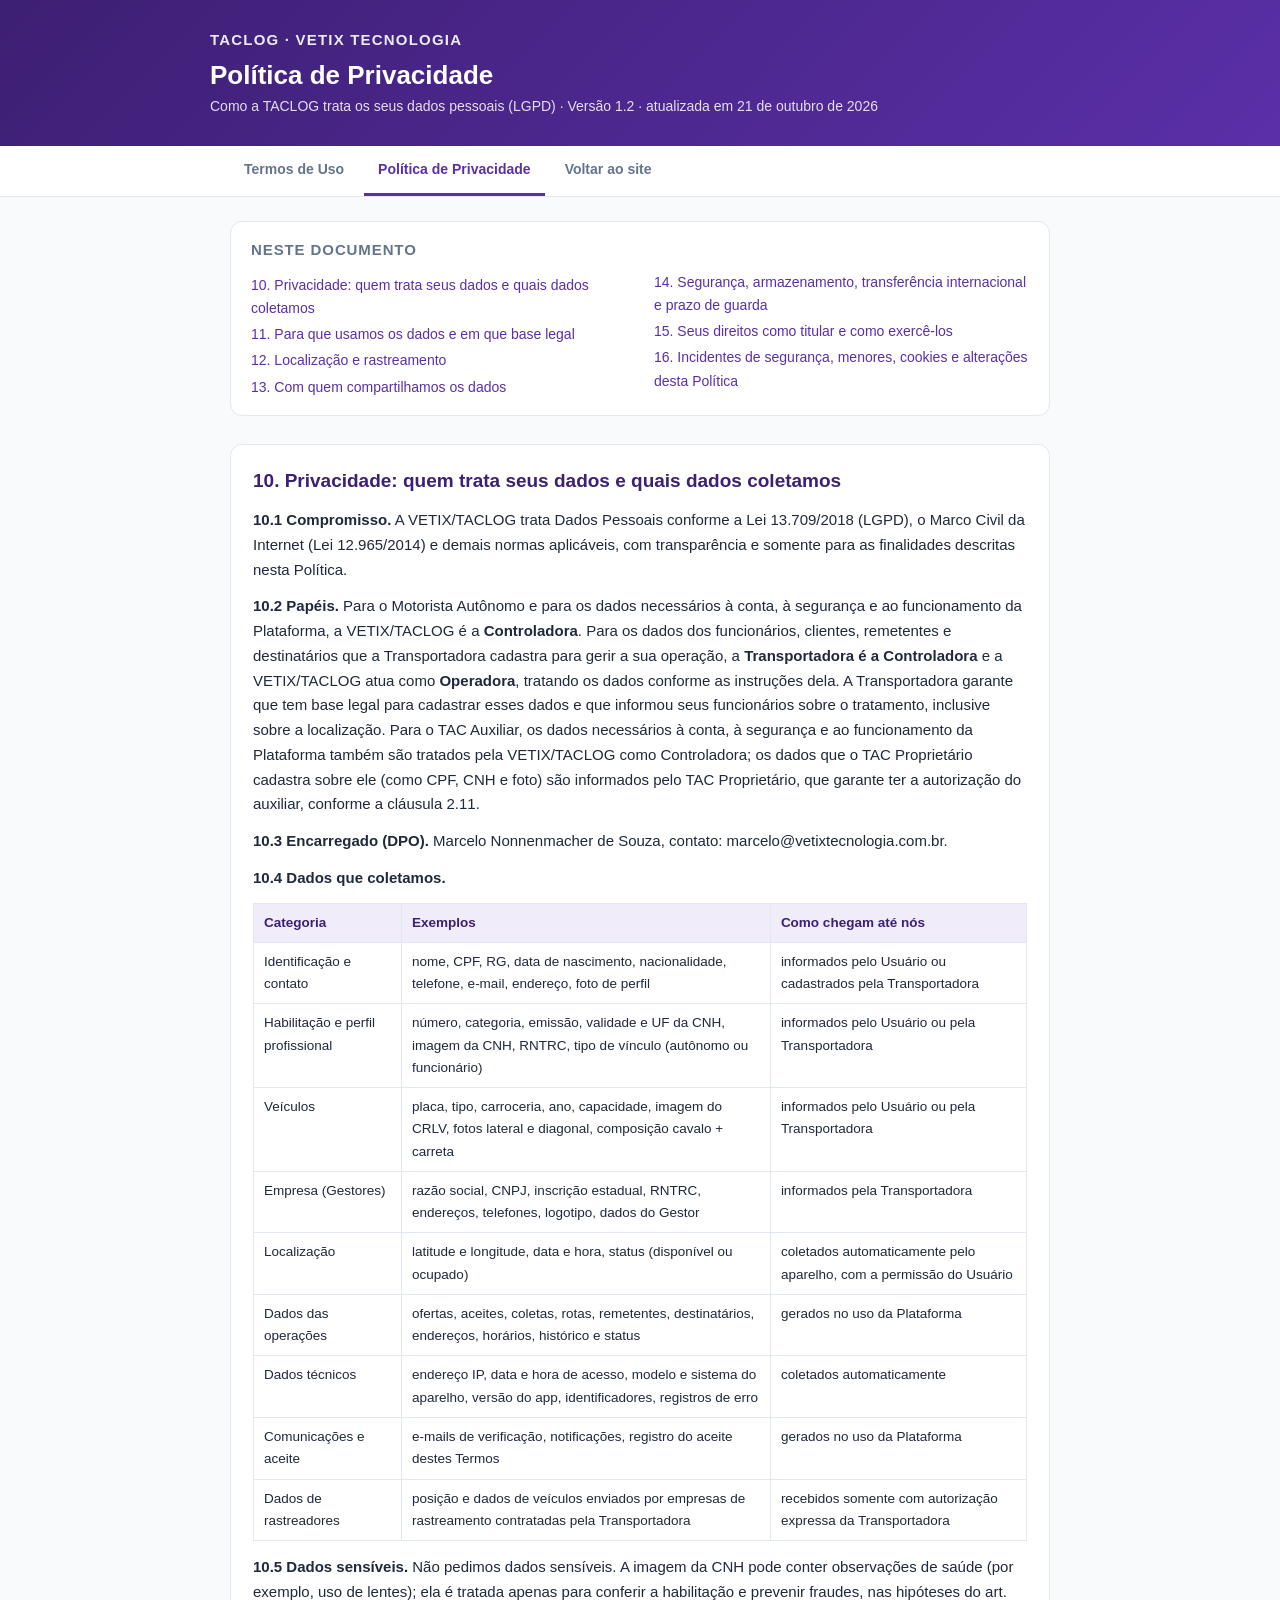
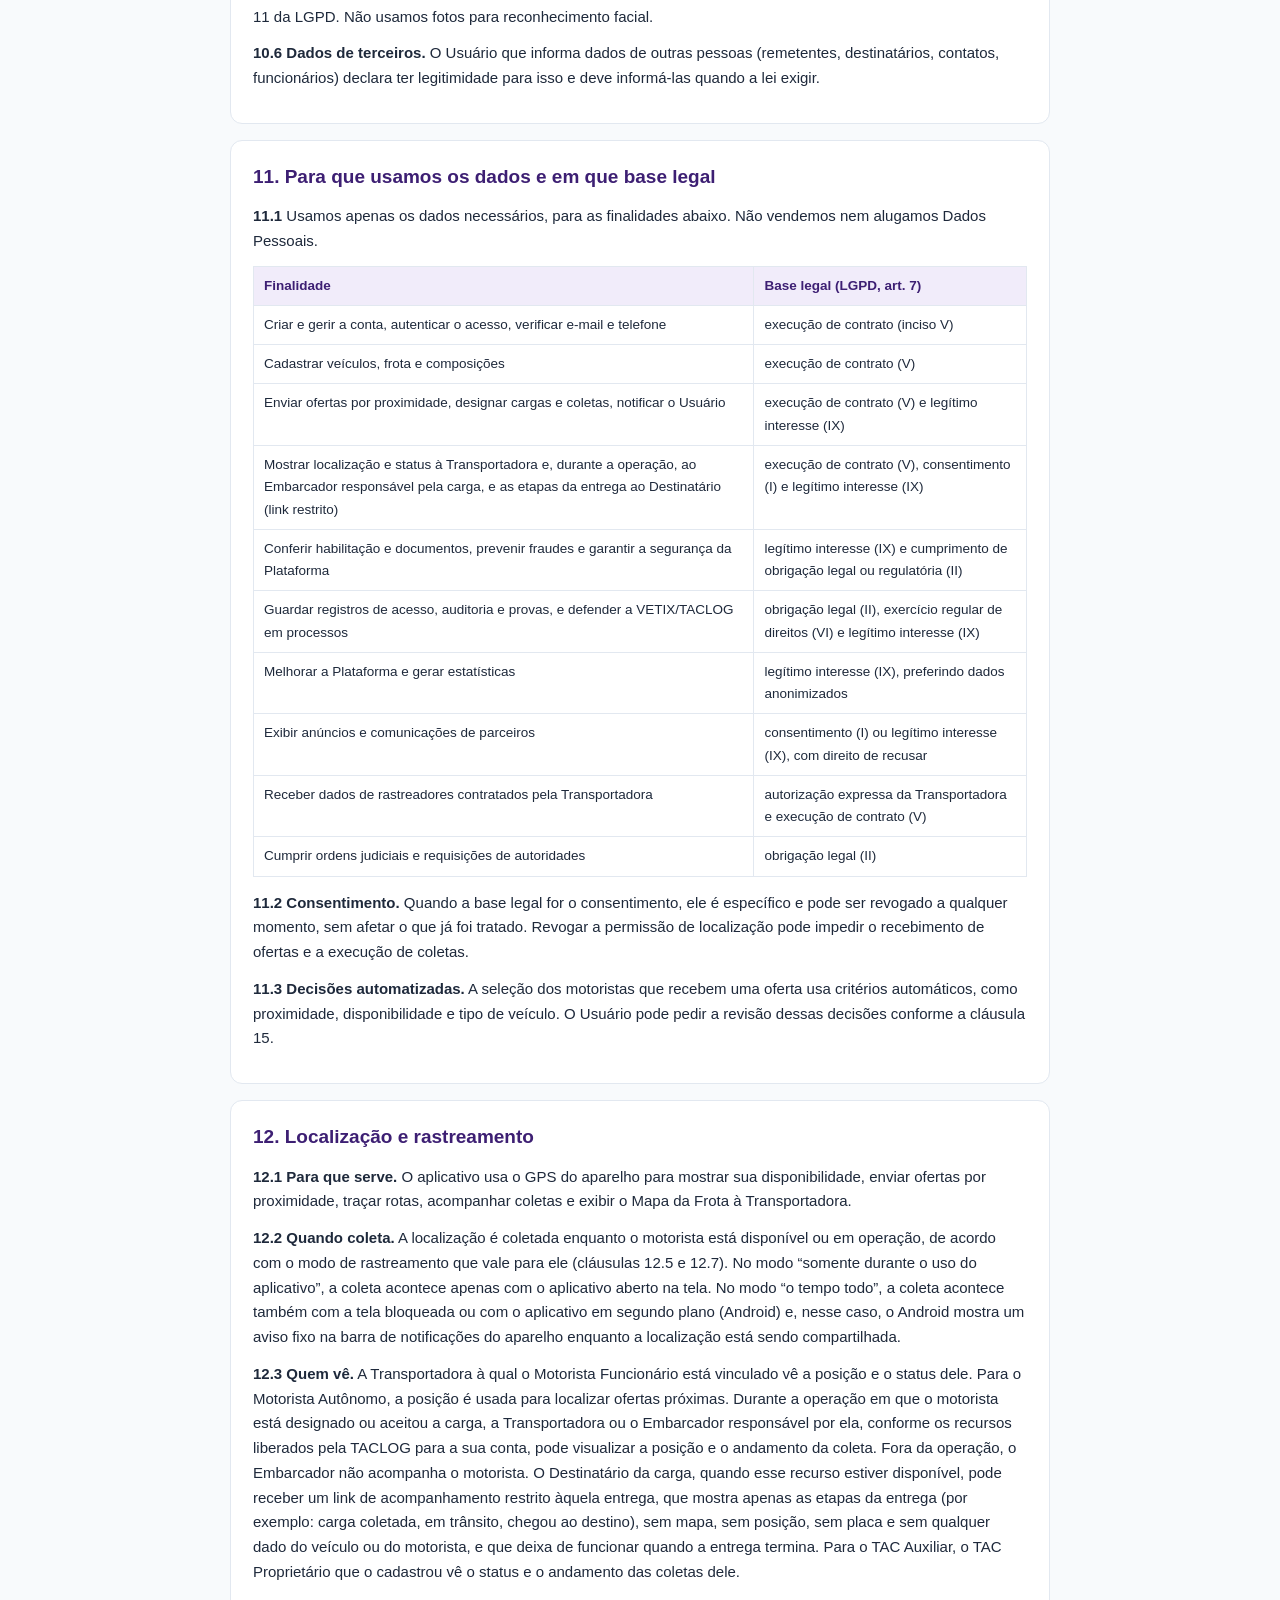
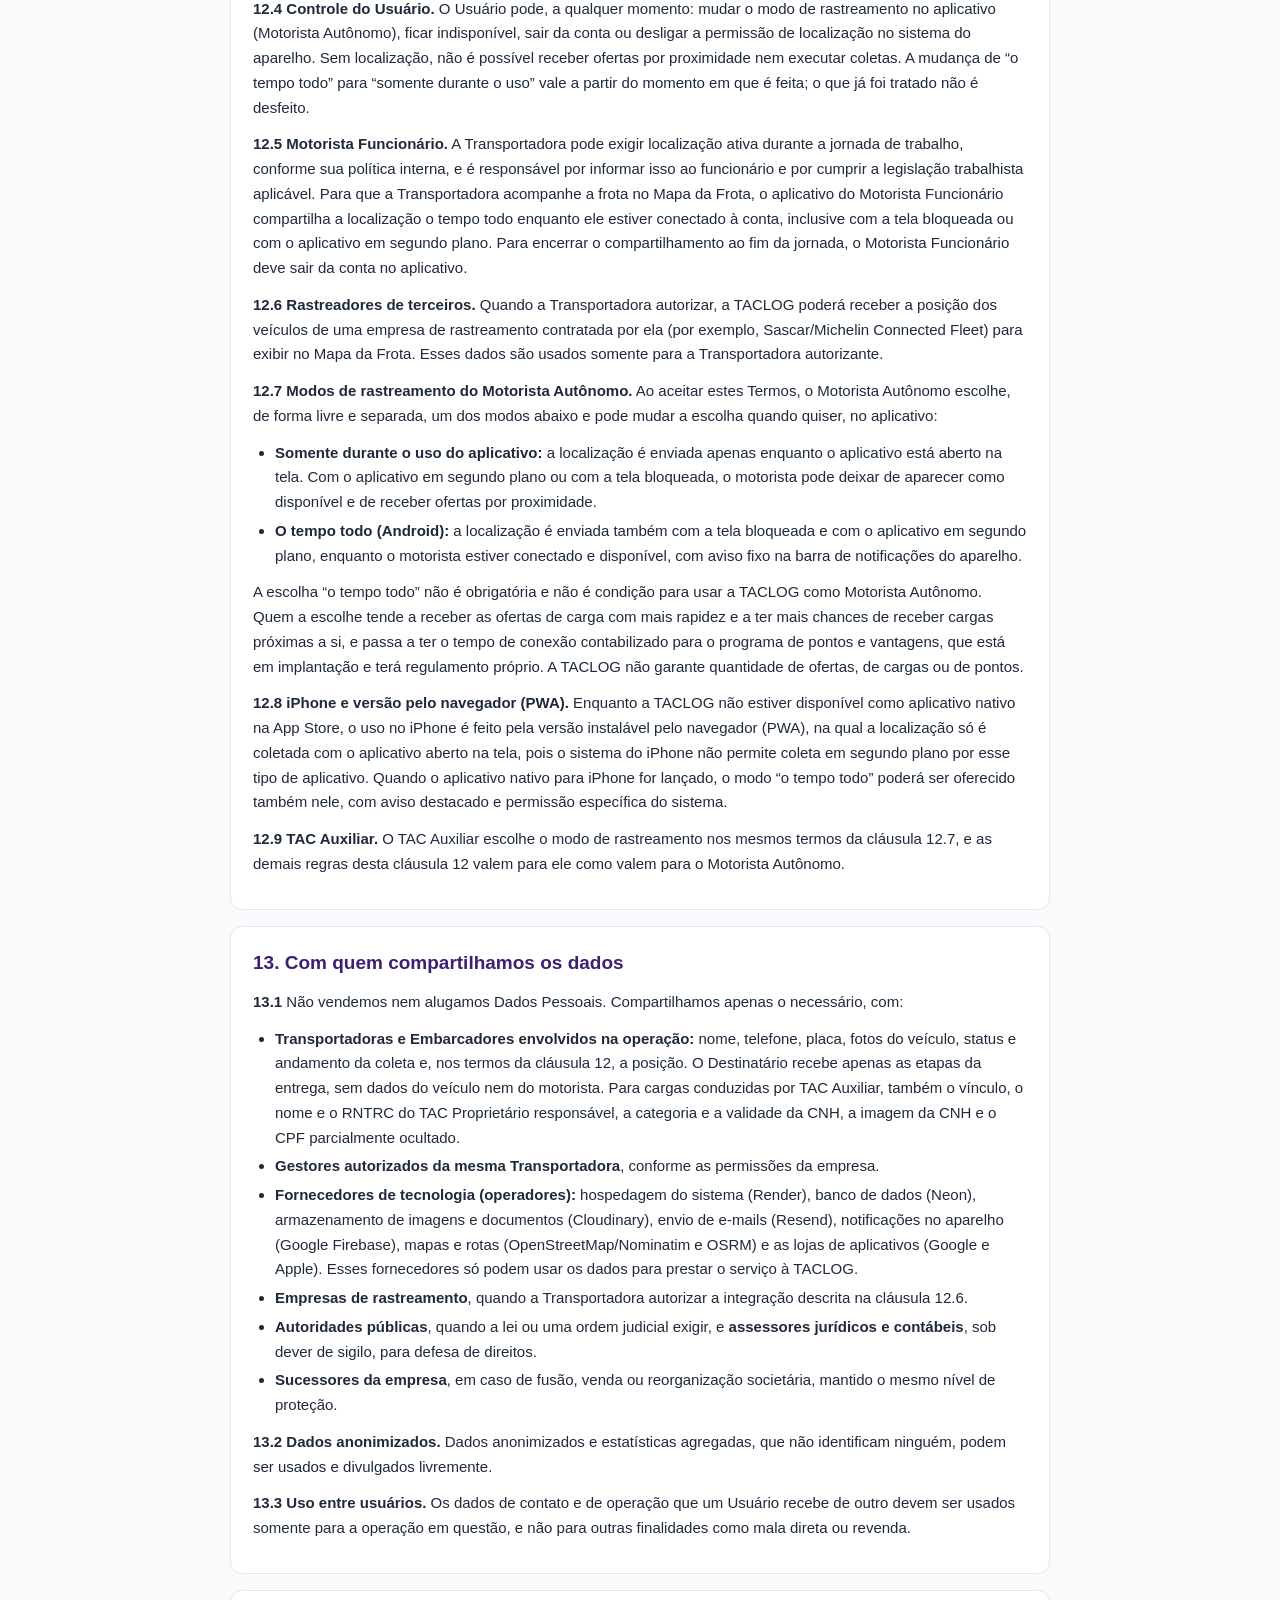
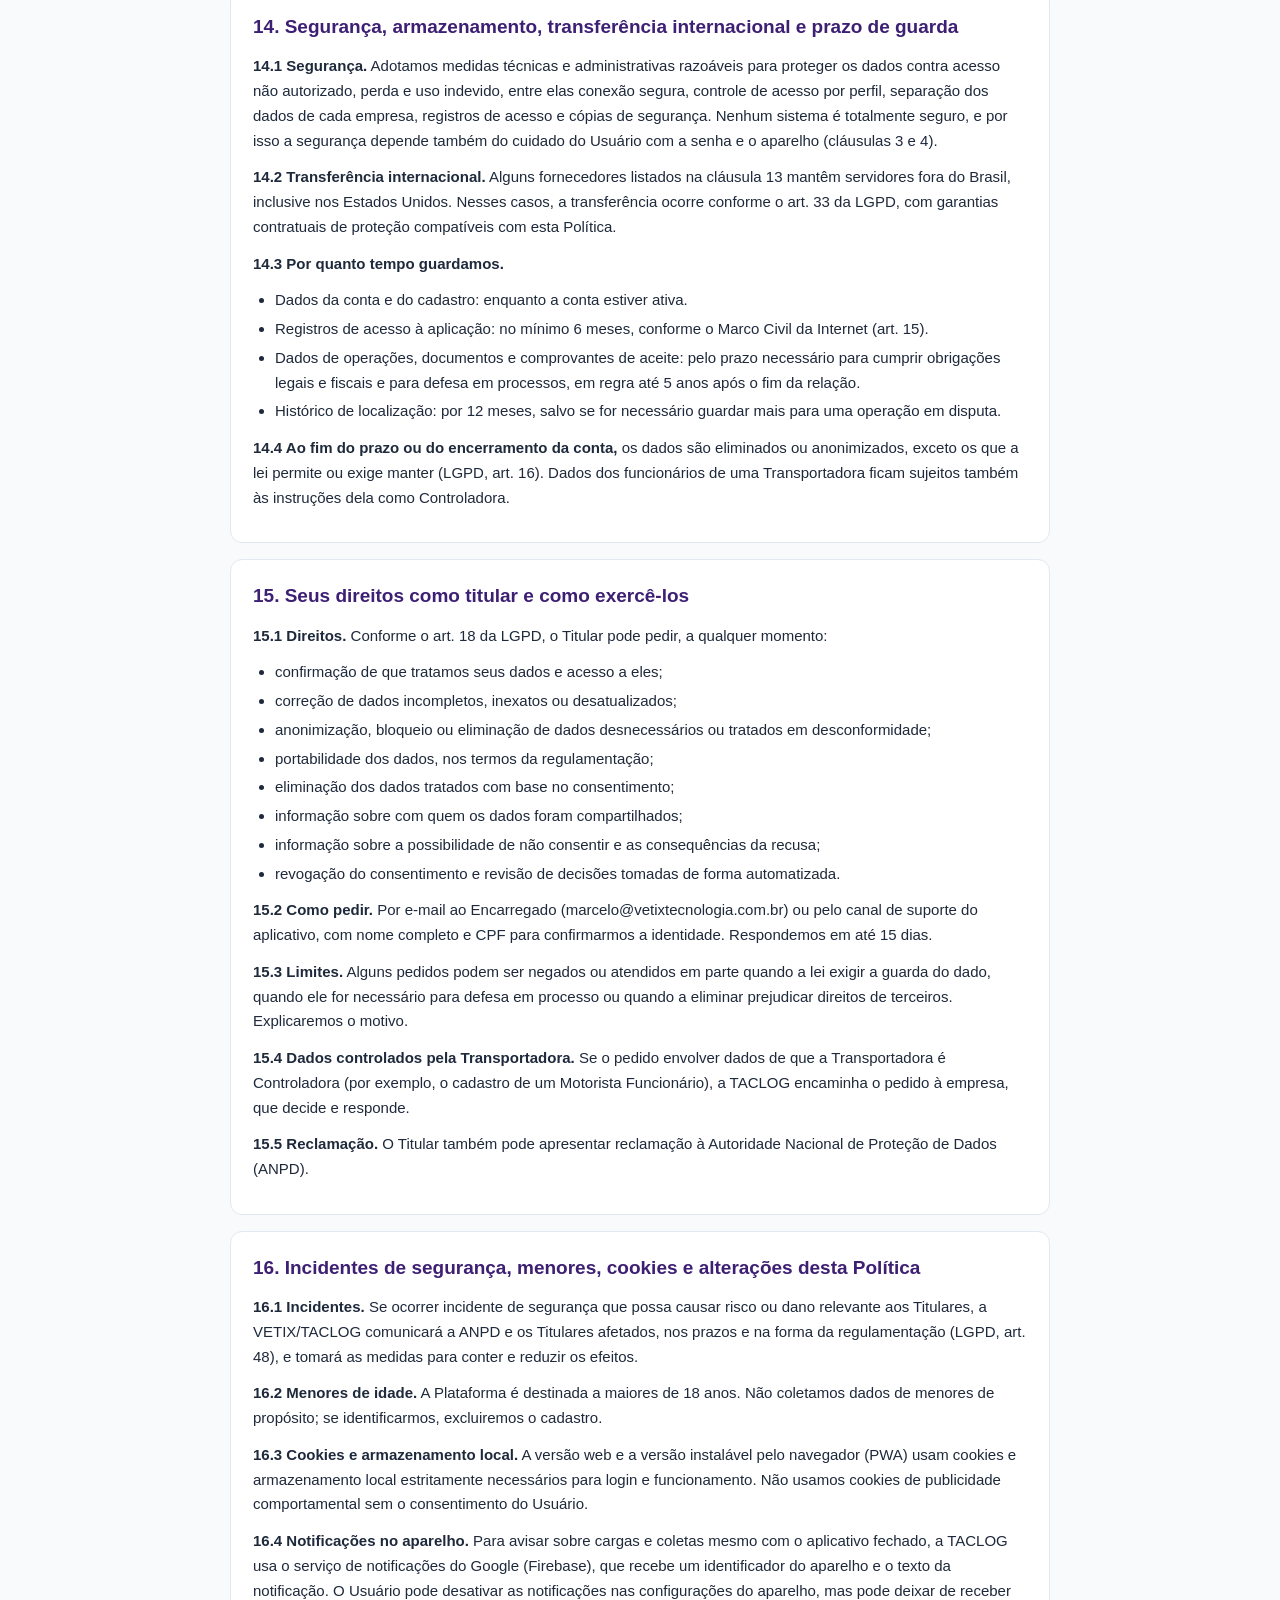
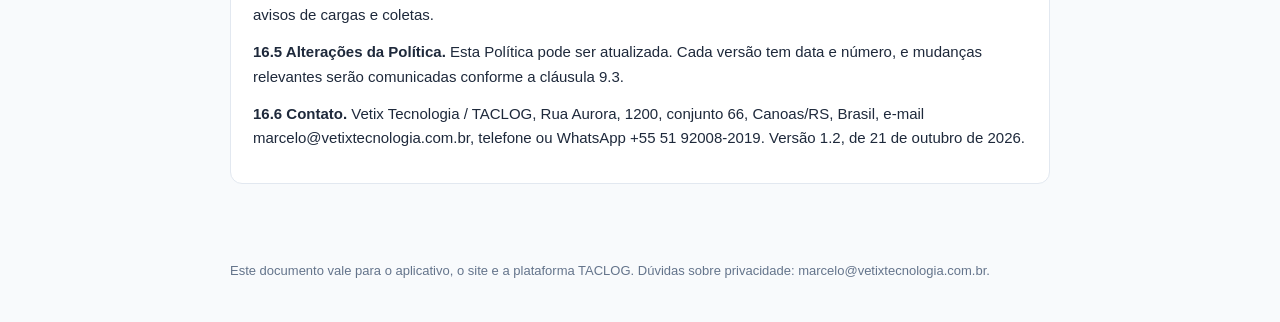
==== commit 9f3be95a: "Modulo e telas Motorista auxiliar" ====
--- a/privacidade.html
+++ b/privacidade.html
@@ -40,18 +40,18 @@
 </style>
 </head>
 <body>
-<header><div class="in"><div class="marca">TACLOG · VETIX TECNOLOGIA</div><h1>Política de Privacidade</h1><p>Como a TACLOG trata os seus dados pessoais (LGPD) · Versão 1.1 · atualizada em 19 de outubro de 2026</p></div></header>
+<header><div class="in"><div class="marca">TACLOG · VETIX TECNOLOGIA</div><h1>Política de Privacidade</h1><p>Como a TACLOG trata os seus dados pessoais (LGPD) · Versão 1.2 · atualizada em 21 de outubro de 2026</p></div></header>
 <nav><div class="in"><a href="termos.html">Termos de Uso</a><a href="privacidade.html" class="ativo">Política de Privacidade</a><a href="/">Voltar ao site</a></div></nav>
 <main>
 <div class="indice"><h2>Neste documento</h2><ol><li><a href="#c10">10. Privacidade: quem trata seus dados e quais dados coletamos</a></li><li><a href="#c11">11. Para que usamos os dados e em que base legal</a></li><li><a href="#c12">12. Localização e rastreamento</a></li><li><a href="#c13">13. Com quem compartilhamos os dados</a></li><li><a href="#c14">14. Segurança, armazenamento, transferência internacional e prazo de guarda</a></li><li><a href="#c15">15. Seus direitos como titular e como exercê-los</a></li><li><a href="#c16">16. Incidentes de segurança, menores, cookies e alterações desta Política</a></li></ol></div>
-<section id="c10"><h2>10. Privacidade: quem trata seus dados e quais dados coletamos</h2><p><strong>10.1 Compromisso.</strong> A VETIX/TACLOG trata Dados Pessoais conforme a Lei 13.709/2018 (LGPD), o Marco Civil da Internet (Lei 12.965/2014) e demais normas aplicáveis, com transparência e somente para as finalidades descritas nesta Política.</p><p><strong>10.2 Papéis.</strong> Para o Motorista Autônomo e para os dados necessários à conta, à segurança e ao funcionamento da Plataforma, a VETIX/TACLOG é a <strong>Controladora</strong>. Para os dados dos funcionários, clientes, remetentes e destinatários que a Transportadora cadastra para gerir a sua operação, a <strong>Transportadora é a Controladora</strong> e a VETIX/TACLOG atua como <strong>Operadora</strong>, tratando os dados conforme as instruções dela. A Transportadora garante que tem base legal para cadastrar esses dados e que informou seus funcionários sobre o tratamento, inclusive sobre a localização.</p><p><strong>10.3 Encarregado (DPO).</strong> Marcelo Nonnenmacher de Souza, contato: marcelo@vetixtecnologia.com.br.</p><p><strong>10.4 Dados que coletamos.</strong></p><div class="tabela"><table><thead><tr><th>Categoria</th><th>Exemplos</th><th>Como chegam até nós</th></tr></thead><tbody><tr><td data-label="Categoria">Identificação e contato</td><td data-label="Exemplos">nome, CPF, RG, data de nascimento, nacionalidade, telefone, e-mail, endereço, foto de perfil</td><td data-label="Como chegam até nós">informados pelo Usuário ou cadastrados pela Transportadora</td></tr><tr><td data-label="Categoria">Habilitação e perfil profissional</td><td data-label="Exemplos">número, categoria, emissão, validade e UF da CNH, imagem da CNH, RNTRC, tipo de vínculo (autônomo ou funcionário)</td><td data-label="Como chegam até nós">informados pelo Usuário ou pela Transportadora</td></tr><tr><td data-label="Categoria">Veículos</td><td data-label="Exemplos">placa, tipo, carroceria, ano, capacidade, imagem do CRLV, fotos lateral e diagonal, composição cavalo + carreta</td><td data-label="Como chegam até nós">informados pelo Usuário ou pela Transportadora</td></tr><tr><td data-label="Categoria">Empresa (Gestores)</td><td data-label="Exemplos">razão social, CNPJ, inscrição estadual, RNTRC, endereços, telefones, logotipo, dados do Gestor</td><td data-label="Como chegam até nós">informados pela Transportadora</td></tr><tr><td data-label="Categoria">Localização</td><td data-label="Exemplos">latitude e longitude, data e hora, status (disponível ou ocupado)</td><td data-label="Como chegam até nós">coletados automaticamente pelo aparelho, com a permissão do Usuário</td></tr><tr><td data-label="Categoria">Dados das operações</td><td data-label="Exemplos">ofertas, aceites, coletas, rotas, remetentes, destinatários, endereços, horários, histórico e status</td><td data-label="Como chegam até nós">gerados no uso da Plataforma</td></tr><tr><td data-label="Categoria">Dados técnicos</td><td data-label="Exemplos">endereço IP, data e hora de acesso, modelo e sistema do aparelho, versão do app, identificadores, registros de erro</td><td data-label="Como chegam até nós">coletados automaticamente</td></tr><tr><td data-label="Categoria">Comunicações e aceite</td><td data-label="Exemplos">e-mails de verificação, notificações, registro do aceite destes Termos</td><td data-label="Como chegam até nós">gerados no uso da Plataforma</td></tr><tr><td data-label="Categoria">Dados de rastreadores</td><td data-label="Exemplos">posição e dados de veículos enviados por empresas de rastreamento contratadas pela Transportadora</td><td data-label="Como chegam até nós">recebidos somente com autorização expressa da Transportadora</td></tr></tbody></table></div><p><strong>10.5 Dados sensíveis.</strong> Não pedimos dados sensíveis. A imagem da CNH pode conter observações de saúde (por exemplo, uso de lentes); ela é tratada apenas para conferir a habilitação e prevenir fraudes, nas hipóteses do art. 11 da LGPD. Não usamos fotos para reconhecimento facial.</p><p><strong>10.6 Dados de terceiros.</strong> O Usuário que informa dados de outras pessoas (remetentes, destinatários, contatos, funcionários) declara ter legitimidade para isso e deve informá-las quando a lei exigir.</p></section>
+<section id="c10"><h2>10. Privacidade: quem trata seus dados e quais dados coletamos</h2><p><strong>10.1 Compromisso.</strong> A VETIX/TACLOG trata Dados Pessoais conforme a Lei 13.709/2018 (LGPD), o Marco Civil da Internet (Lei 12.965/2014) e demais normas aplicáveis, com transparência e somente para as finalidades descritas nesta Política.</p><p><strong>10.2 Papéis.</strong> Para o Motorista Autônomo e para os dados necessários à conta, à segurança e ao funcionamento da Plataforma, a VETIX/TACLOG é a <strong>Controladora</strong>. Para os dados dos funcionários, clientes, remetentes e destinatários que a Transportadora cadastra para gerir a sua operação, a <strong>Transportadora é a Controladora</strong> e a VETIX/TACLOG atua como <strong>Operadora</strong>, tratando os dados conforme as instruções dela. A Transportadora garante que tem base legal para cadastrar esses dados e que informou seus funcionários sobre o tratamento, inclusive sobre a localização. Para o TAC Auxiliar, os dados necessários à conta, à segurança e ao funcionamento da Plataforma também são tratados pela VETIX/TACLOG como Controladora; os dados que o TAC Proprietário cadastra sobre ele (como CPF, CNH e foto) são informados pelo TAC Proprietário, que garante ter a autorização do auxiliar, conforme a cláusula 2.11.</p><p><strong>10.3 Encarregado (DPO).</strong> Marcelo Nonnenmacher de Souza, contato: marcelo@vetixtecnologia.com.br.</p><p><strong>10.4 Dados que coletamos.</strong></p><div class="tabela"><table><thead><tr><th>Categoria</th><th>Exemplos</th><th>Como chegam até nós</th></tr></thead><tbody><tr><td data-label="Categoria">Identificação e contato</td><td data-label="Exemplos">nome, CPF, RG, data de nascimento, nacionalidade, telefone, e-mail, endereço, foto de perfil</td><td data-label="Como chegam até nós">informados pelo Usuário ou cadastrados pela Transportadora</td></tr><tr><td data-label="Categoria">Habilitação e perfil profissional</td><td data-label="Exemplos">número, categoria, emissão, validade e UF da CNH, imagem da CNH, RNTRC, tipo de vínculo (autônomo ou funcionário)</td><td data-label="Como chegam até nós">informados pelo Usuário ou pela Transportadora</td></tr><tr><td data-label="Categoria">Veículos</td><td data-label="Exemplos">placa, tipo, carroceria, ano, capacidade, imagem do CRLV, fotos lateral e diagonal, composição cavalo + carreta</td><td data-label="Como chegam até nós">informados pelo Usuário ou pela Transportadora</td></tr><tr><td data-label="Categoria">Empresa (Gestores)</td><td data-label="Exemplos">razão social, CNPJ, inscrição estadual, RNTRC, endereços, telefones, logotipo, dados do Gestor</td><td data-label="Como chegam até nós">informados pela Transportadora</td></tr><tr><td data-label="Categoria">Localização</td><td data-label="Exemplos">latitude e longitude, data e hora, status (disponível ou ocupado)</td><td data-label="Como chegam até nós">coletados automaticamente pelo aparelho, com a permissão do Usuário</td></tr><tr><td data-label="Categoria">Dados das operações</td><td data-label="Exemplos">ofertas, aceites, coletas, rotas, remetentes, destinatários, endereços, horários, histórico e status</td><td data-label="Como chegam até nós">gerados no uso da Plataforma</td></tr><tr><td data-label="Categoria">Dados técnicos</td><td data-label="Exemplos">endereço IP, data e hora de acesso, modelo e sistema do aparelho, versão do app, identificadores, registros de erro</td><td data-label="Como chegam até nós">coletados automaticamente</td></tr><tr><td data-label="Categoria">Comunicações e aceite</td><td data-label="Exemplos">e-mails de verificação, notificações, registro do aceite destes Termos</td><td data-label="Como chegam até nós">gerados no uso da Plataforma</td></tr><tr><td data-label="Categoria">Dados de rastreadores</td><td data-label="Exemplos">posição e dados de veículos enviados por empresas de rastreamento contratadas pela Transportadora</td><td data-label="Como chegam até nós">recebidos somente com autorização expressa da Transportadora</td></tr></tbody></table></div><p><strong>10.5 Dados sensíveis.</strong> Não pedimos dados sensíveis. A imagem da CNH pode conter observações de saúde (por exemplo, uso de lentes); ela é tratada apenas para conferir a habilitação e prevenir fraudes, nas hipóteses do art. 11 da LGPD. Não usamos fotos para reconhecimento facial.</p><p><strong>10.6 Dados de terceiros.</strong> O Usuário que informa dados de outras pessoas (remetentes, destinatários, contatos, funcionários) declara ter legitimidade para isso e deve informá-las quando a lei exigir.</p></section>
 <section id="c11"><h2>11. Para que usamos os dados e em que base legal</h2><p><strong>11.1</strong> Usamos apenas os dados necessários, para as finalidades abaixo. Não vendemos nem alugamos Dados Pessoais.</p><div class="tabela"><table><thead><tr><th>Finalidade</th><th>Base legal (LGPD, art. 7)</th></tr></thead><tbody><tr><td data-label="Finalidade">Criar e gerir a conta, autenticar o acesso, verificar e-mail e telefone</td><td data-label="Base legal (LGPD, art. 7)">execução de contrato (inciso V)</td></tr><tr><td data-label="Finalidade">Cadastrar veículos, frota e composições</td><td data-label="Base legal (LGPD, art. 7)">execução de contrato (V)</td></tr><tr><td data-label="Finalidade">Enviar ofertas por proximidade, designar cargas e coletas, notificar o Usuário</td><td data-label="Base legal (LGPD, art. 7)">execução de contrato (V) e legítimo interesse (IX)</td></tr><tr><td data-label="Finalidade">Mostrar localização e status à Transportadora e, durante a operação, ao Embarcador responsável pela carga, e as etapas da entrega ao Destinatário (link restrito)</td><td data-label="Base legal (LGPD, art. 7)">execução de contrato (V), consentimento (I) e legítimo interesse (IX)</td></tr><tr><td data-label="Finalidade">Conferir habilitação e documentos, prevenir fraudes e garantir a segurança da Plataforma</td><td data-label="Base legal (LGPD, art. 7)">legítimo interesse (IX) e cumprimento de obrigação legal ou regulatória (II)</td></tr><tr><td data-label="Finalidade">Guardar registros de acesso, auditoria e provas, e defender a VETIX/TACLOG em processos</td><td data-label="Base legal (LGPD, art. 7)">obrigação legal (II), exercício regular de direitos (VI) e legítimo interesse (IX)</td></tr><tr><td data-label="Finalidade">Melhorar a Plataforma e gerar estatísticas</td><td data-label="Base legal (LGPD, art. 7)">legítimo interesse (IX), preferindo dados anonimizados</td></tr><tr><td data-label="Finalidade">Exibir anúncios e comunicações de parceiros</td><td data-label="Base legal (LGPD, art. 7)">consentimento (I) ou legítimo interesse (IX), com direito de recusar</td></tr><tr><td data-label="Finalidade">Receber dados de rastreadores contratados pela Transportadora</td><td data-label="Base legal (LGPD, art. 7)">autorização expressa da Transportadora e execução de contrato (V)</td></tr><tr><td data-label="Finalidade">Cumprir ordens judiciais e requisições de autoridades</td><td data-label="Base legal (LGPD, art. 7)">obrigação legal (II)</td></tr></tbody></table></div><p><strong>11.2 Consentimento.</strong> Quando a base legal for o consentimento, ele é específico e pode ser revogado a qualquer momento, sem afetar o que já foi tratado. Revogar a permissão de localização pode impedir o recebimento de ofertas e a execução de coletas.</p><p><strong>11.3 Decisões automatizadas.</strong> A seleção dos motoristas que recebem uma oferta usa critérios automáticos, como proximidade, disponibilidade e tipo de veículo. O Usuário pode pedir a revisão dessas decisões conforme a cláusula 15.</p></section>
-<section id="c12"><h2>12. Localização e rastreamento</h2><p><strong>12.1 Para que serve.</strong> O aplicativo usa o GPS do aparelho para mostrar sua disponibilidade, enviar ofertas por proximidade, traçar rotas, acompanhar coletas e exibir o Mapa da Frota à Transportadora.</p><p><strong>12.2 Quando coleta.</strong> A localização é coletada enquanto o motorista está disponível ou em operação, de acordo com o modo de rastreamento que vale para ele (cláusulas 12.5 e 12.7). No modo “somente durante o uso do aplicativo”, a coleta acontece apenas com o aplicativo aberto na tela. No modo “o tempo todo”, a coleta acontece também com a tela bloqueada ou com o aplicativo em segundo plano (Android) e, nesse caso, o Android mostra um aviso fixo na barra de notificações do aparelho enquanto a localização está sendo compartilhada.</p><p><strong>12.3 Quem vê.</strong> A Transportadora à qual o Motorista Funcionário está vinculado vê a posição e o status dele. Para o Motorista Autônomo, a posição é usada para localizar ofertas próximas. Durante a operação em que o motorista está designado ou aceitou a carga, a Transportadora ou o Embarcador responsável por ela, conforme os recursos liberados pela TACLOG para a sua conta, pode visualizar a posição e o andamento da coleta. Fora da operação, o Embarcador não acompanha o motorista. O Destinatário da carga, quando esse recurso estiver disponível, pode receber um link de acompanhamento restrito àquela entrega, que mostra apenas as etapas da entrega (por exemplo: carga coletada, em trânsito, chegou ao destino), sem mapa, sem posição, sem placa e sem qualquer dado do veículo ou do motorista, e que deixa de funcionar quando a entrega termina.</p><p><strong>12.4 Controle do Usuário.</strong> O Usuário pode, a qualquer momento: mudar o modo de rastreamento no aplicativo (Motorista Autônomo), ficar indisponível, sair da conta ou desligar a permissão de localização no sistema do aparelho. Sem localização, não é possível receber ofertas por proximidade nem executar coletas. A mudança de “o tempo todo” para “somente durante o uso” vale a partir do momento em que é feita; o que já foi tratado não é desfeito.</p><p><strong>12.5 Motorista Funcionário.</strong> A Transportadora pode exigir localização ativa durante a jornada de trabalho, conforme sua política interna, e é responsável por informar isso ao funcionário e por cumprir a legislação trabalhista aplicável. Para que a Transportadora acompanhe a frota no Mapa da Frota, o aplicativo do Motorista Funcionário compartilha a localização o tempo todo enquanto ele estiver conectado à conta, inclusive com a tela bloqueada ou com o aplicativo em segundo plano. Para encerrar o compartilhamento ao fim da jornada, o Motorista Funcionário deve sair da conta no aplicativo.</p><p><strong>12.6 Rastreadores de terceiros.</strong> Quando a Transportadora autorizar, a TACLOG poderá receber a posição dos veículos de uma empresa de rastreamento contratada por ela (por exemplo, Sascar/Michelin Connected Fleet) para exibir no Mapa da Frota. Esses dados são usados somente para a Transportadora autorizante.</p><p><strong>12.7 Modos de rastreamento do Motorista Autônomo.</strong> Ao aceitar estes Termos, o Motorista Autônomo escolhe, de forma livre e separada, um dos modos abaixo e pode mudar a escolha quando quiser, no aplicativo:</p><ul><li><strong>Somente durante o uso do aplicativo:</strong> a localização é enviada apenas enquanto o aplicativo está aberto na tela. Com o aplicativo em segundo plano ou com a tela bloqueada, o motorista pode deixar de aparecer como disponível e de receber ofertas por proximidade.</li><li><strong>O tempo todo (Android):</strong> a localização é enviada também com a tela bloqueada e com o aplicativo em segundo plano, enquanto o motorista estiver conectado e disponível, com aviso fixo na barra de notificações do aparelho.</li></ul><p>A escolha “o tempo todo” não é obrigatória e não é condição para usar a TACLOG como Motorista Autônomo. Quem a escolhe tende a receber as ofertas de carga com mais rapidez e a ter mais chances de receber cargas próximas a si, e passa a ter o tempo de conexão contabilizado para o programa de pontos e vantagens, que está em implantação e terá regulamento próprio. A TACLOG não garante quantidade de ofertas, de cargas ou de pontos.</p><p><strong>12.8 iPhone e versão pelo navegador (PWA).</strong> Enquanto a TACLOG não estiver disponível como aplicativo nativo na App Store, o uso no iPhone é feito pela versão instalável pelo navegador (PWA), na qual a localização só é coletada com o aplicativo aberto na tela, pois o sistema do iPhone não permite coleta em segundo plano por esse tipo de aplicativo. Quando o aplicativo nativo para iPhone for lançado, o modo “o tempo todo” poderá ser oferecido também nele, com aviso destacado e permissão específica do sistema.</p></section>
-<section id="c13"><h2>13. Com quem compartilhamos os dados</h2><p><strong>13.1</strong> Não vendemos nem alugamos Dados Pessoais. Compartilhamos apenas o necessário, com:</p><ul><li><strong>Transportadoras e Embarcadores envolvidos na operação:</strong> nome, telefone, placa, fotos do veículo, status e andamento da coleta e, nos termos da cláusula 12, a posição. O Destinatário recebe apenas as etapas da entrega, sem dados do veículo nem do motorista.</li><li><strong>Gestores autorizados da mesma Transportadora</strong>, conforme as permissões da empresa.</li><li><strong>Fornecedores de tecnologia (operadores):</strong> hospedagem do sistema (Render), banco de dados (Neon), armazenamento de imagens e documentos (Cloudinary), envio de e-mails (Resend), notificações no aparelho (Google Firebase), mapas e rotas (OpenStreetMap/Nominatim e OSRM) e as lojas de aplicativos (Google e Apple). Esses fornecedores só podem usar os dados para prestar o serviço à TACLOG.</li><li><strong>Empresas de rastreamento</strong>, quando a Transportadora autorizar a integração descrita na cláusula 12.6.</li><li><strong>Autoridades públicas</strong>, quando a lei ou uma ordem judicial exigir, e <strong>assessores jurídicos e contábeis</strong>, sob dever de sigilo, para defesa de direitos.</li><li><strong>Sucessores da empresa</strong>, em caso de fusão, venda ou reorganização societária, mantido o mesmo nível de proteção.</li></ul><p><strong>13.2 Dados anonimizados.</strong> Dados anonimizados e estatísticas agregadas, que não identificam ninguém, podem ser usados e divulgados livremente.</p><p><strong>13.3 Uso entre usuários.</strong> Os dados de contato e de operação que um Usuário recebe de outro devem ser usados somente para a operação em questão, e não para outras finalidades como mala direta ou revenda.</p></section>
+<section id="c12"><h2>12. Localização e rastreamento</h2><p><strong>12.1 Para que serve.</strong> O aplicativo usa o GPS do aparelho para mostrar sua disponibilidade, enviar ofertas por proximidade, traçar rotas, acompanhar coletas e exibir o Mapa da Frota à Transportadora.</p><p><strong>12.2 Quando coleta.</strong> A localização é coletada enquanto o motorista está disponível ou em operação, de acordo com o modo de rastreamento que vale para ele (cláusulas 12.5 e 12.7). No modo “somente durante o uso do aplicativo”, a coleta acontece apenas com o aplicativo aberto na tela. No modo “o tempo todo”, a coleta acontece também com a tela bloqueada ou com o aplicativo em segundo plano (Android) e, nesse caso, o Android mostra um aviso fixo na barra de notificações do aparelho enquanto a localização está sendo compartilhada.</p><p><strong>12.3 Quem vê.</strong> A Transportadora à qual o Motorista Funcionário está vinculado vê a posição e o status dele. Para o Motorista Autônomo, a posição é usada para localizar ofertas próximas. Durante a operação em que o motorista está designado ou aceitou a carga, a Transportadora ou o Embarcador responsável por ela, conforme os recursos liberados pela TACLOG para a sua conta, pode visualizar a posição e o andamento da coleta. Fora da operação, o Embarcador não acompanha o motorista. O Destinatário da carga, quando esse recurso estiver disponível, pode receber um link de acompanhamento restrito àquela entrega, que mostra apenas as etapas da entrega (por exemplo: carga coletada, em trânsito, chegou ao destino), sem mapa, sem posição, sem placa e sem qualquer dado do veículo ou do motorista, e que deixa de funcionar quando a entrega termina. Para o TAC Auxiliar, o TAC Proprietário que o cadastrou vê o status e o andamento das coletas dele.</p><p><strong>12.4 Controle do Usuário.</strong> O Usuário pode, a qualquer momento: mudar o modo de rastreamento no aplicativo (Motorista Autônomo), ficar indisponível, sair da conta ou desligar a permissão de localização no sistema do aparelho. Sem localização, não é possível receber ofertas por proximidade nem executar coletas. A mudança de “o tempo todo” para “somente durante o uso” vale a partir do momento em que é feita; o que já foi tratado não é desfeito.</p><p><strong>12.5 Motorista Funcionário.</strong> A Transportadora pode exigir localização ativa durante a jornada de trabalho, conforme sua política interna, e é responsável por informar isso ao funcionário e por cumprir a legislação trabalhista aplicável. Para que a Transportadora acompanhe a frota no Mapa da Frota, o aplicativo do Motorista Funcionário compartilha a localização o tempo todo enquanto ele estiver conectado à conta, inclusive com a tela bloqueada ou com o aplicativo em segundo plano. Para encerrar o compartilhamento ao fim da jornada, o Motorista Funcionário deve sair da conta no aplicativo.</p><p><strong>12.6 Rastreadores de terceiros.</strong> Quando a Transportadora autorizar, a TACLOG poderá receber a posição dos veículos de uma empresa de rastreamento contratada por ela (por exemplo, Sascar/Michelin Connected Fleet) para exibir no Mapa da Frota. Esses dados são usados somente para a Transportadora autorizante.</p><p><strong>12.7 Modos de rastreamento do Motorista Autônomo.</strong> Ao aceitar estes Termos, o Motorista Autônomo escolhe, de forma livre e separada, um dos modos abaixo e pode mudar a escolha quando quiser, no aplicativo:</p><ul><li><strong>Somente durante o uso do aplicativo:</strong> a localização é enviada apenas enquanto o aplicativo está aberto na tela. Com o aplicativo em segundo plano ou com a tela bloqueada, o motorista pode deixar de aparecer como disponível e de receber ofertas por proximidade.</li><li><strong>O tempo todo (Android):</strong> a localização é enviada também com a tela bloqueada e com o aplicativo em segundo plano, enquanto o motorista estiver conectado e disponível, com aviso fixo na barra de notificações do aparelho.</li></ul><p>A escolha “o tempo todo” não é obrigatória e não é condição para usar a TACLOG como Motorista Autônomo. Quem a escolhe tende a receber as ofertas de carga com mais rapidez e a ter mais chances de receber cargas próximas a si, e passa a ter o tempo de conexão contabilizado para o programa de pontos e vantagens, que está em implantação e terá regulamento próprio. A TACLOG não garante quantidade de ofertas, de cargas ou de pontos.</p><p><strong>12.8 iPhone e versão pelo navegador (PWA).</strong> Enquanto a TACLOG não estiver disponível como aplicativo nativo na App Store, o uso no iPhone é feito pela versão instalável pelo navegador (PWA), na qual a localização só é coletada com o aplicativo aberto na tela, pois o sistema do iPhone não permite coleta em segundo plano por esse tipo de aplicativo. Quando o aplicativo nativo para iPhone for lançado, o modo “o tempo todo” poderá ser oferecido também nele, com aviso destacado e permissão específica do sistema.</p><p><strong>12.9 TAC Auxiliar.</strong> O TAC Auxiliar escolhe o modo de rastreamento nos mesmos termos da cláusula 12.7, e as demais regras desta cláusula 12 valem para ele como valem para o Motorista Autônomo.</p></section>
+<section id="c13"><h2>13. Com quem compartilhamos os dados</h2><p><strong>13.1</strong> Não vendemos nem alugamos Dados Pessoais. Compartilhamos apenas o necessário, com:</p><ul><li><strong>Transportadoras e Embarcadores envolvidos na operação:</strong> nome, telefone, placa, fotos do veículo, status e andamento da coleta e, nos termos da cláusula 12, a posição. O Destinatário recebe apenas as etapas da entrega, sem dados do veículo nem do motorista. Para cargas conduzidas por TAC Auxiliar, também o vínculo, o nome e o RNTRC do TAC Proprietário responsável, a categoria e a validade da CNH, a imagem da CNH e o CPF parcialmente ocultado.</li><li><strong>Gestores autorizados da mesma Transportadora</strong>, conforme as permissões da empresa.</li><li><strong>Fornecedores de tecnologia (operadores):</strong> hospedagem do sistema (Render), banco de dados (Neon), armazenamento de imagens e documentos (Cloudinary), envio de e-mails (Resend), notificações no aparelho (Google Firebase), mapas e rotas (OpenStreetMap/Nominatim e OSRM) e as lojas de aplicativos (Google e Apple). Esses fornecedores só podem usar os dados para prestar o serviço à TACLOG.</li><li><strong>Empresas de rastreamento</strong>, quando a Transportadora autorizar a integração descrita na cláusula 12.6.</li><li><strong>Autoridades públicas</strong>, quando a lei ou uma ordem judicial exigir, e <strong>assessores jurídicos e contábeis</strong>, sob dever de sigilo, para defesa de direitos.</li><li><strong>Sucessores da empresa</strong>, em caso de fusão, venda ou reorganização societária, mantido o mesmo nível de proteção.</li></ul><p><strong>13.2 Dados anonimizados.</strong> Dados anonimizados e estatísticas agregadas, que não identificam ninguém, podem ser usados e divulgados livremente.</p><p><strong>13.3 Uso entre usuários.</strong> Os dados de contato e de operação que um Usuário recebe de outro devem ser usados somente para a operação em questão, e não para outras finalidades como mala direta ou revenda.</p></section>
 <section id="c14"><h2>14. Segurança, armazenamento, transferência internacional e prazo de guarda</h2><p><strong>14.1 Segurança.</strong> Adotamos medidas técnicas e administrativas razoáveis para proteger os dados contra acesso não autorizado, perda e uso indevido, entre elas conexão segura, controle de acesso por perfil, separação dos dados de cada empresa, registros de acesso e cópias de segurança. Nenhum sistema é totalmente seguro, e por isso a segurança depende também do cuidado do Usuário com a senha e o aparelho (cláusulas 3 e 4).</p><p><strong>14.2 Transferência internacional.</strong> Alguns fornecedores listados na cláusula 13 mantêm servidores fora do Brasil, inclusive nos Estados Unidos. Nesses casos, a transferência ocorre conforme o art. 33 da LGPD, com garantias contratuais de proteção compatíveis com esta Política.</p><p><strong>14.3 Por quanto tempo guardamos.</strong></p><ul><li>Dados da conta e do cadastro: enquanto a conta estiver ativa.</li><li>Registros de acesso à aplicação: no mínimo 6 meses, conforme o Marco Civil da Internet (art. 15).</li><li>Dados de operações, documentos e comprovantes de aceite: pelo prazo necessário para cumprir obrigações legais e fiscais e para defesa em processos, em regra até 5 anos após o fim da relação.</li><li>Histórico de localização: por 12 meses, salvo se for necessário guardar mais para uma operação em disputa.</li></ul><p><strong>14.4 Ao fim do prazo ou do encerramento da conta,</strong> os dados são eliminados ou anonimizados, exceto os que a lei permite ou exige manter (LGPD, art. 16). Dados dos funcionários de uma Transportadora ficam sujeitos também às instruções dela como Controladora.</p></section>
 <section id="c15"><h2>15. Seus direitos como titular e como exercê-los</h2><p><strong>15.1 Direitos.</strong> Conforme o art. 18 da LGPD, o Titular pode pedir, a qualquer momento:</p><ul><li>confirmação de que tratamos seus dados e acesso a eles;</li><li>correção de dados incompletos, inexatos ou desatualizados;</li><li>anonimização, bloqueio ou eliminação de dados desnecessários ou tratados em desconformidade;</li><li>portabilidade dos dados, nos termos da regulamentação;</li><li>eliminação dos dados tratados com base no consentimento;</li><li>informação sobre com quem os dados foram compartilhados;</li><li>informação sobre a possibilidade de não consentir e as consequências da recusa;</li><li>revogação do consentimento e revisão de decisões tomadas de forma automatizada.</li></ul><p><strong>15.2 Como pedir.</strong> Por e-mail ao Encarregado (marcelo@vetixtecnologia.com.br) ou pelo canal de suporte do aplicativo, com nome completo e CPF para confirmarmos a identidade. Respondemos em até 15 dias.</p><p><strong>15.3 Limites.</strong> Alguns pedidos podem ser negados ou atendidos em parte quando a lei exigir a guarda do dado, quando ele for necessário para defesa em processo ou quando a eliminar prejudicar direitos de terceiros. Explicaremos o motivo.</p><p><strong>15.4 Dados controlados pela Transportadora.</strong> Se o pedido envolver dados de que a Transportadora é Controladora (por exemplo, o cadastro de um Motorista Funcionário), a TACLOG encaminha o pedido à empresa, que decide e responde.</p><p><strong>15.5 Reclamação.</strong> O Titular também pode apresentar reclamação à Autoridade Nacional de Proteção de Dados (ANPD).</p></section>
-<section id="c16"><h2>16. Incidentes de segurança, menores, cookies e alterações desta Política</h2><p><strong>16.1 Incidentes.</strong> Se ocorrer incidente de segurança que possa causar risco ou dano relevante aos Titulares, a VETIX/TACLOG comunicará a ANPD e os Titulares afetados, nos prazos e na forma da regulamentação (LGPD, art. 48), e tomará as medidas para conter e reduzir os efeitos.</p><p><strong>16.2 Menores de idade.</strong> A Plataforma é destinada a maiores de 18 anos. Não coletamos dados de menores de propósito; se identificarmos, excluiremos o cadastro.</p><p><strong>16.3 Cookies e armazenamento local.</strong> A versão web e a versão instalável pelo navegador (PWA) usam cookies e armazenamento local estritamente necessários para login e funcionamento. Não usamos cookies de publicidade comportamental sem o consentimento do Usuário.</p><p><strong>16.4 Notificações no aparelho.</strong> Para avisar sobre cargas e coletas mesmo com o aplicativo fechado, a TACLOG usa o serviço de notificações do Google (Firebase), que recebe um identificador do aparelho e o texto da notificação. O Usuário pode desativar as notificações nas configurações do aparelho, mas pode deixar de receber avisos de cargas e coletas.</p><p><strong>16.5 Alterações da Política.</strong> Esta Política pode ser atualizada. Cada versão tem data e número, e mudanças relevantes serão comunicadas conforme a cláusula 9.3.</p><p><strong>16.6 Contato.</strong> Vetix Tecnologia / TACLOG, Rua Aurora, 1200, conjunto 66, Canoas/RS, Brasil, e-mail marcelo@vetixtecnologia.com.br, telefone ou WhatsApp +55 51 92008-2019. Versão 1.1, de 19 de outubro de 2026.</p></section>
+<section id="c16"><h2>16. Incidentes de segurança, menores, cookies e alterações desta Política</h2><p><strong>16.1 Incidentes.</strong> Se ocorrer incidente de segurança que possa causar risco ou dano relevante aos Titulares, a VETIX/TACLOG comunicará a ANPD e os Titulares afetados, nos prazos e na forma da regulamentação (LGPD, art. 48), e tomará as medidas para conter e reduzir os efeitos.</p><p><strong>16.2 Menores de idade.</strong> A Plataforma é destinada a maiores de 18 anos. Não coletamos dados de menores de propósito; se identificarmos, excluiremos o cadastro.</p><p><strong>16.3 Cookies e armazenamento local.</strong> A versão web e a versão instalável pelo navegador (PWA) usam cookies e armazenamento local estritamente necessários para login e funcionamento. Não usamos cookies de publicidade comportamental sem o consentimento do Usuário.</p><p><strong>16.4 Notificações no aparelho.</strong> Para avisar sobre cargas e coletas mesmo com o aplicativo fechado, a TACLOG usa o serviço de notificações do Google (Firebase), que recebe um identificador do aparelho e o texto da notificação. O Usuário pode desativar as notificações nas configurações do aparelho, mas pode deixar de receber avisos de cargas e coletas.</p><p><strong>16.5 Alterações da Política.</strong> Esta Política pode ser atualizada. Cada versão tem data e número, e mudanças relevantes serão comunicadas conforme a cláusula 9.3.</p><p><strong>16.6 Contato.</strong> Vetix Tecnologia / TACLOG, Rua Aurora, 1200, conjunto 66, Canoas/RS, Brasil, e-mail marcelo@vetixtecnologia.com.br, telefone ou WhatsApp +55 51 92008-2019. Versão 1.2, de 21 de outubro de 2026.</p></section>
 </main>
 <footer>Este documento vale para o aplicativo, o site e a plataforma TACLOG. Dúvidas sobre privacidade: marcelo@vetixtecnologia.com.br.</footer>
 </body>
-</html>+</html>
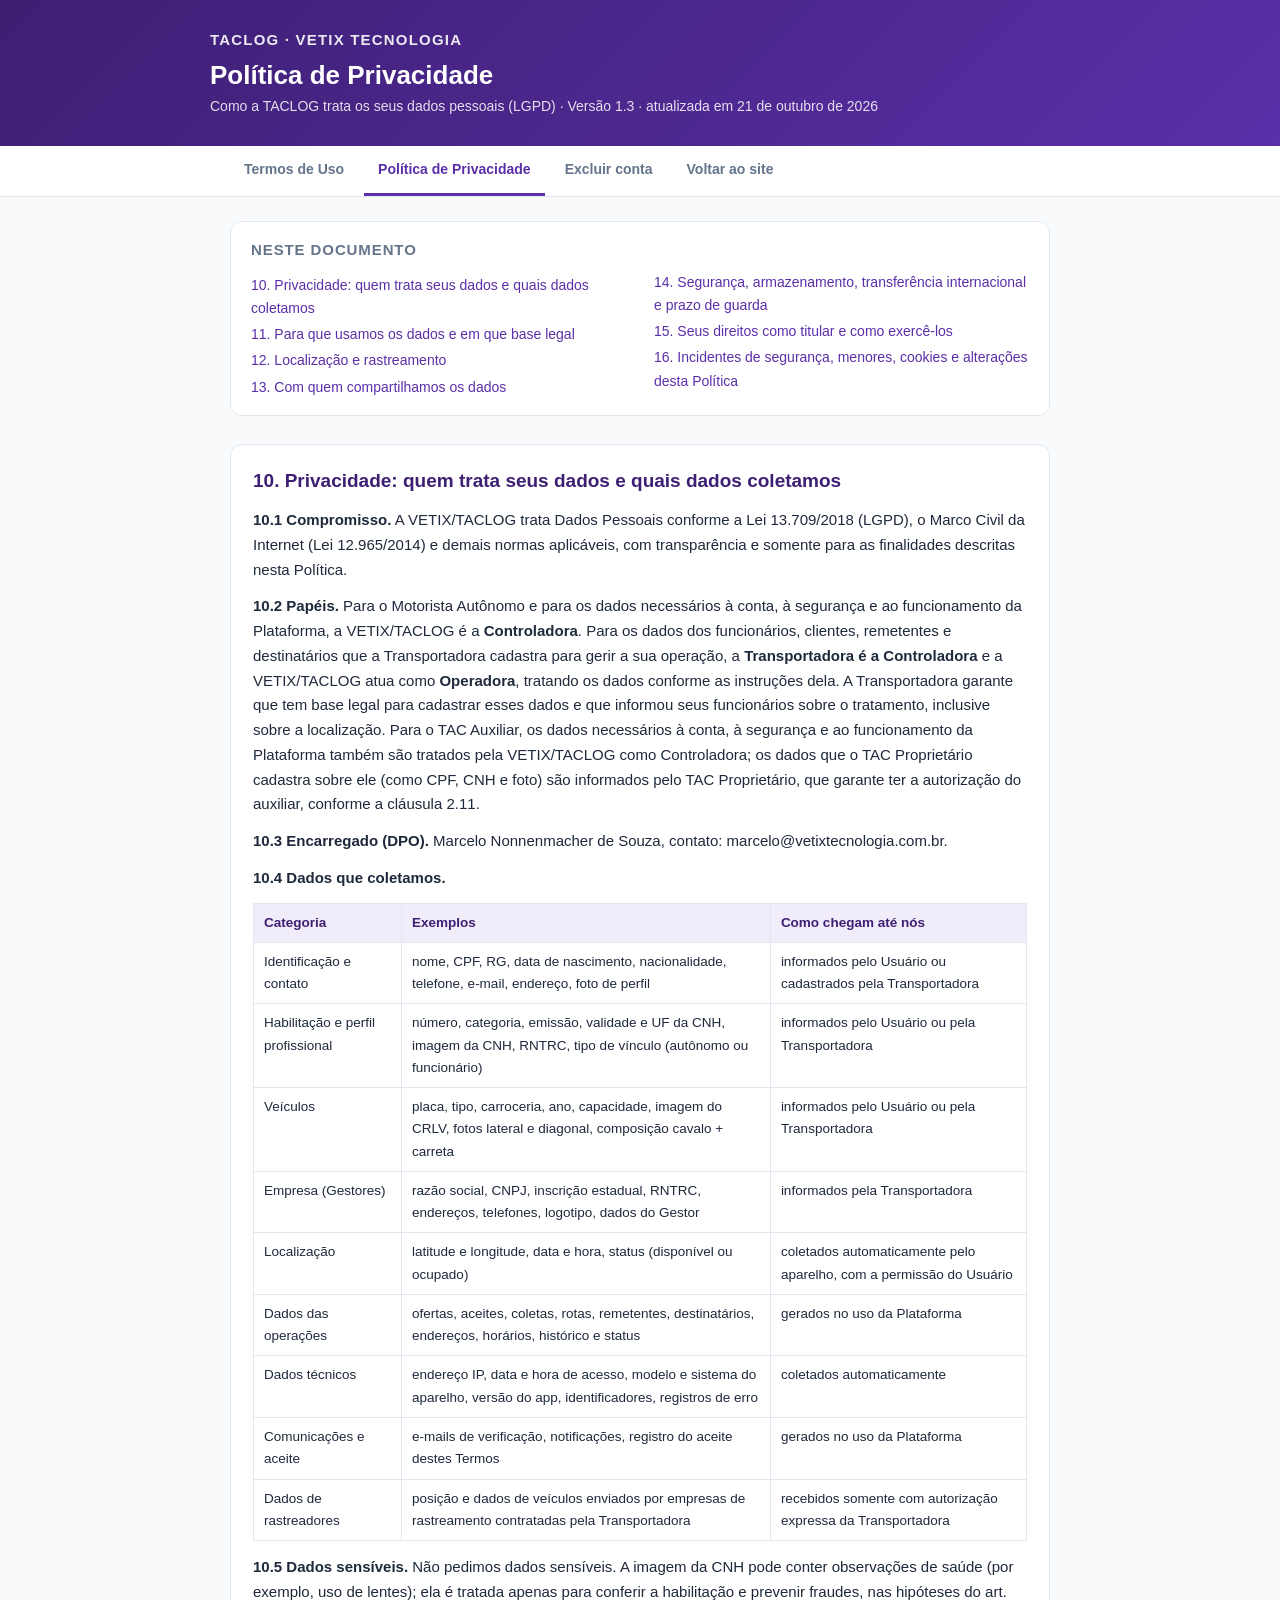
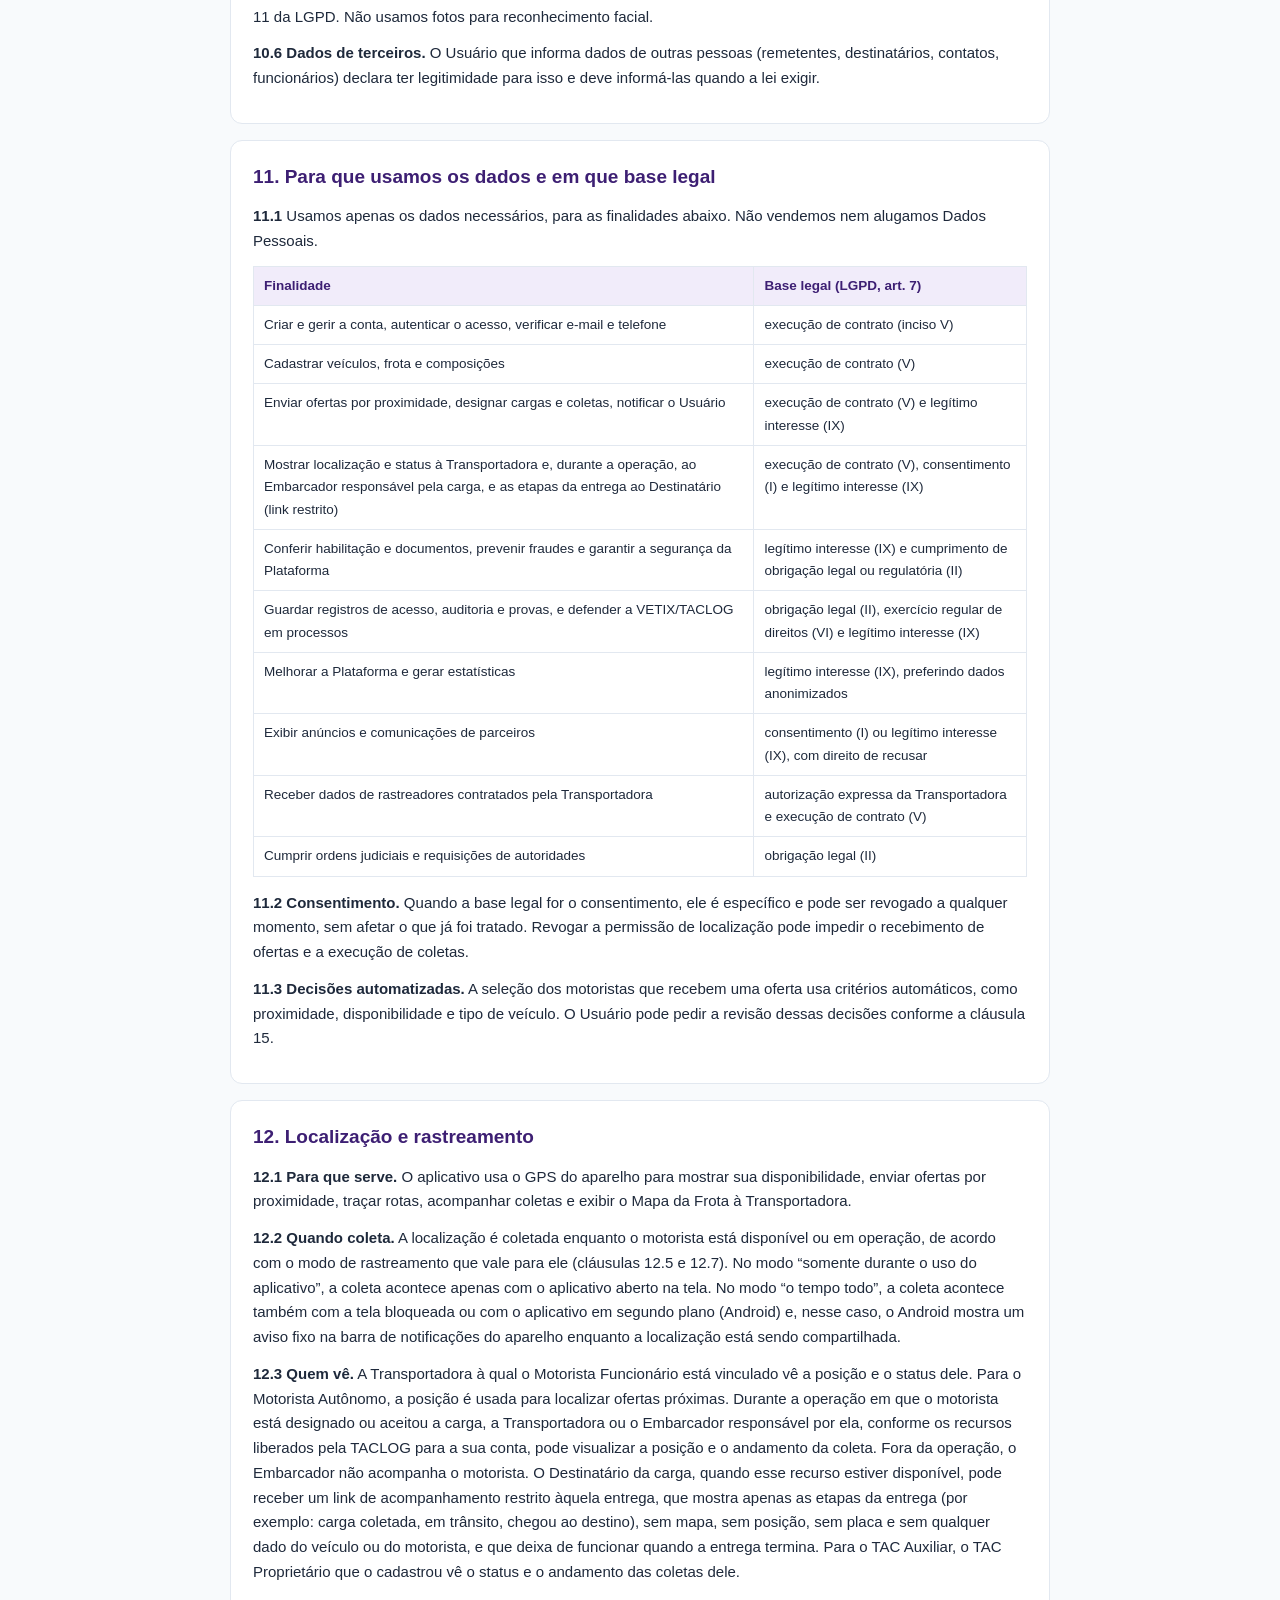
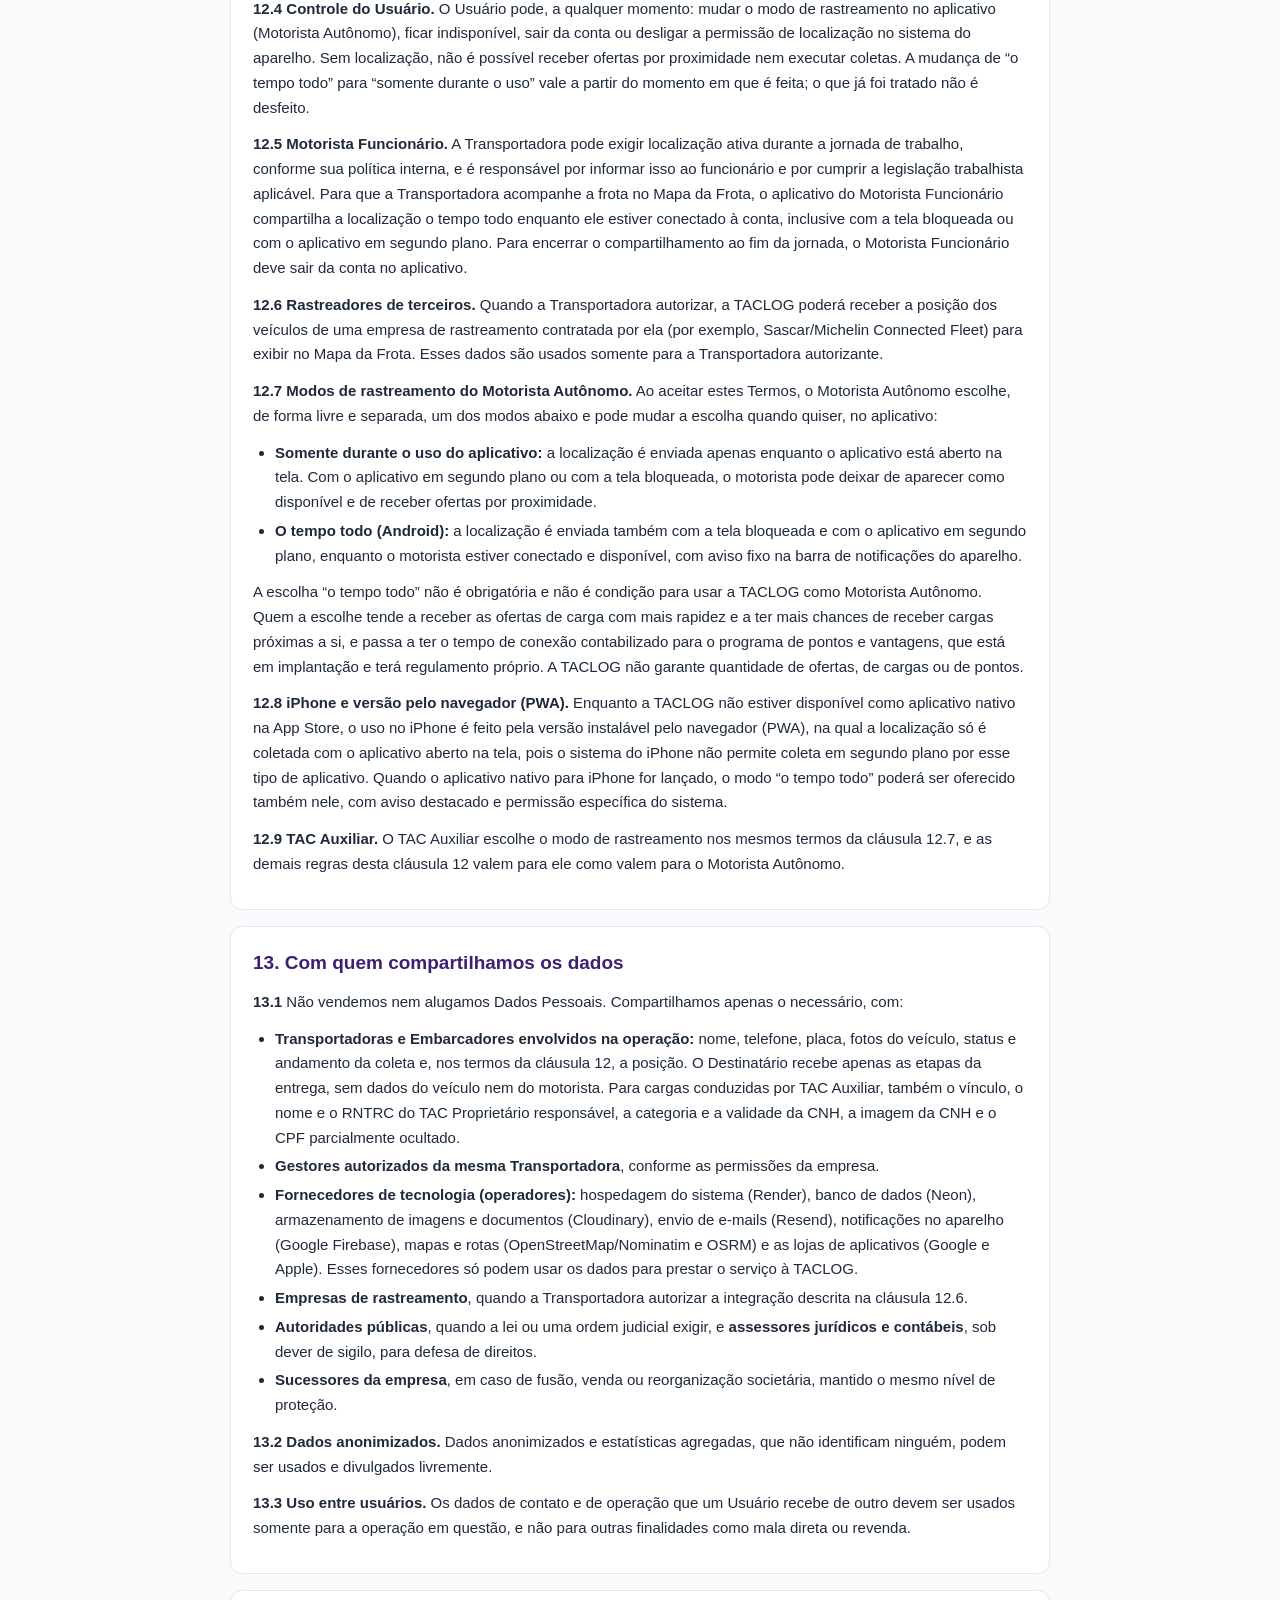
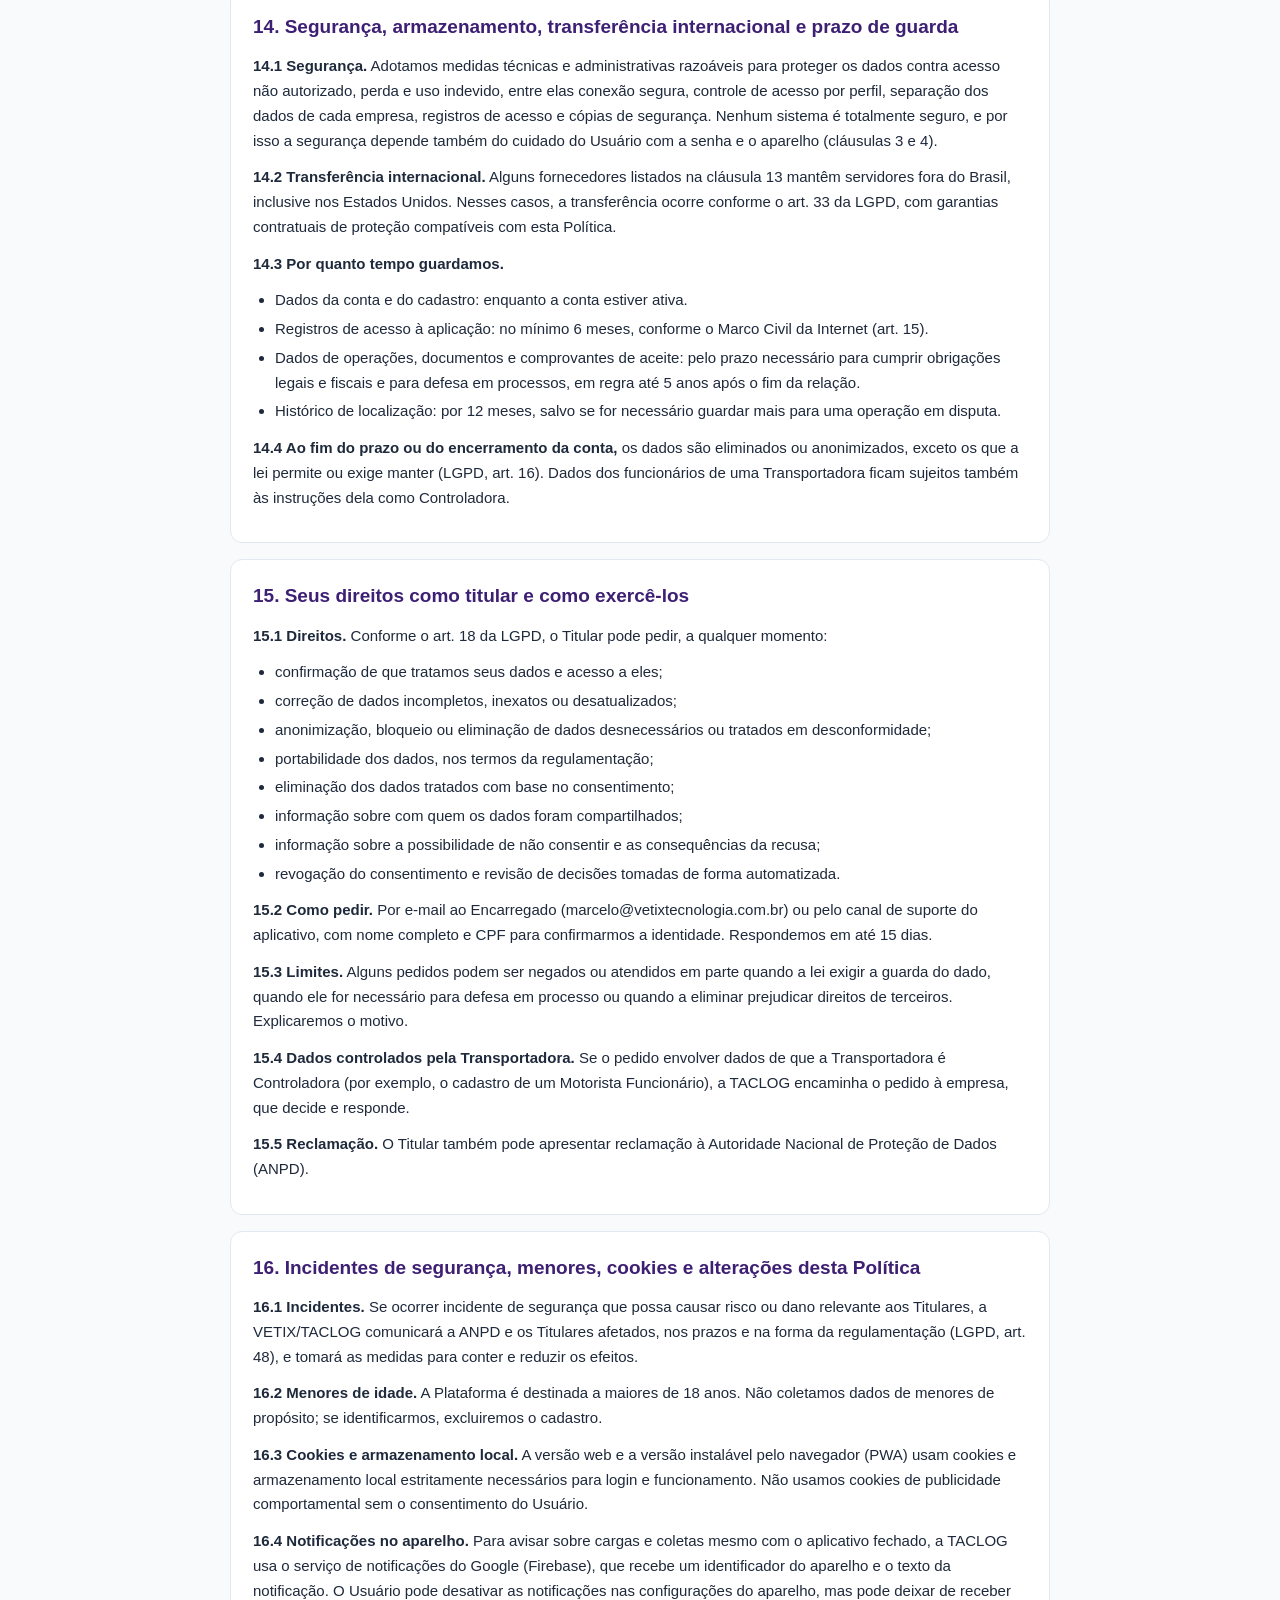
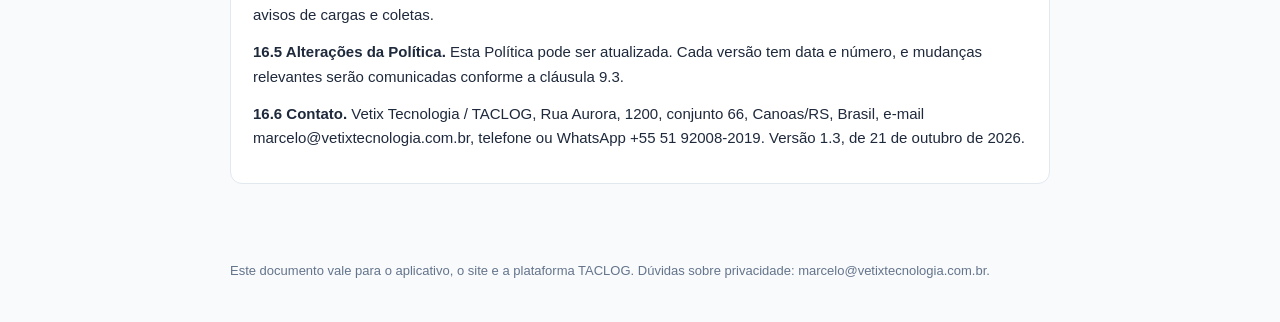
==== commit 0143cd0d: "Publicar na PLAY STORE" ====
--- a/privacidade.html
+++ b/privacidade.html
@@ -40,8 +40,8 @@
 </style>
 </head>
 <body>
-<header><div class="in"><div class="marca">TACLOG · VETIX TECNOLOGIA</div><h1>Política de Privacidade</h1><p>Como a TACLOG trata os seus dados pessoais (LGPD) · Versão 1.2 · atualizada em 21 de outubro de 2026</p></div></header>
-<nav><div class="in"><a href="termos.html">Termos de Uso</a><a href="privacidade.html" class="ativo">Política de Privacidade</a><a href="/">Voltar ao site</a></div></nav>
+<header><div class="in"><div class="marca">TACLOG · VETIX TECNOLOGIA</div><h1>Política de Privacidade</h1><p>Como a TACLOG trata os seus dados pessoais (LGPD) · Versão 1.3 · atualizada em 21 de outubro de 2026</p></div></header>
+<nav><div class="in"><a href="termos.html">Termos de Uso</a><a href="privacidade.html" class="ativo">Política de Privacidade</a><a href="excluir-conta.html">Excluir conta</a><a href="/">Voltar ao site</a></div></nav>
 <main>
 <div class="indice"><h2>Neste documento</h2><ol><li><a href="#c10">10. Privacidade: quem trata seus dados e quais dados coletamos</a></li><li><a href="#c11">11. Para que usamos os dados e em que base legal</a></li><li><a href="#c12">12. Localização e rastreamento</a></li><li><a href="#c13">13. Com quem compartilhamos os dados</a></li><li><a href="#c14">14. Segurança, armazenamento, transferência internacional e prazo de guarda</a></li><li><a href="#c15">15. Seus direitos como titular e como exercê-los</a></li><li><a href="#c16">16. Incidentes de segurança, menores, cookies e alterações desta Política</a></li></ol></div>
 <section id="c10"><h2>10. Privacidade: quem trata seus dados e quais dados coletamos</h2><p><strong>10.1 Compromisso.</strong> A VETIX/TACLOG trata Dados Pessoais conforme a Lei 13.709/2018 (LGPD), o Marco Civil da Internet (Lei 12.965/2014) e demais normas aplicáveis, com transparência e somente para as finalidades descritas nesta Política.</p><p><strong>10.2 Papéis.</strong> Para o Motorista Autônomo e para os dados necessários à conta, à segurança e ao funcionamento da Plataforma, a VETIX/TACLOG é a <strong>Controladora</strong>. Para os dados dos funcionários, clientes, remetentes e destinatários que a Transportadora cadastra para gerir a sua operação, a <strong>Transportadora é a Controladora</strong> e a VETIX/TACLOG atua como <strong>Operadora</strong>, tratando os dados conforme as instruções dela. A Transportadora garante que tem base legal para cadastrar esses dados e que informou seus funcionários sobre o tratamento, inclusive sobre a localização. Para o TAC Auxiliar, os dados necessários à conta, à segurança e ao funcionamento da Plataforma também são tratados pela VETIX/TACLOG como Controladora; os dados que o TAC Proprietário cadastra sobre ele (como CPF, CNH e foto) são informados pelo TAC Proprietário, que garante ter a autorização do auxiliar, conforme a cláusula 2.11.</p><p><strong>10.3 Encarregado (DPO).</strong> Marcelo Nonnenmacher de Souza, contato: marcelo@vetixtecnologia.com.br.</p><p><strong>10.4 Dados que coletamos.</strong></p><div class="tabela"><table><thead><tr><th>Categoria</th><th>Exemplos</th><th>Como chegam até nós</th></tr></thead><tbody><tr><td data-label="Categoria">Identificação e contato</td><td data-label="Exemplos">nome, CPF, RG, data de nascimento, nacionalidade, telefone, e-mail, endereço, foto de perfil</td><td data-label="Como chegam até nós">informados pelo Usuário ou cadastrados pela Transportadora</td></tr><tr><td data-label="Categoria">Habilitação e perfil profissional</td><td data-label="Exemplos">número, categoria, emissão, validade e UF da CNH, imagem da CNH, RNTRC, tipo de vínculo (autônomo ou funcionário)</td><td data-label="Como chegam até nós">informados pelo Usuário ou pela Transportadora</td></tr><tr><td data-label="Categoria">Veículos</td><td data-label="Exemplos">placa, tipo, carroceria, ano, capacidade, imagem do CRLV, fotos lateral e diagonal, composição cavalo + carreta</td><td data-label="Como chegam até nós">informados pelo Usuário ou pela Transportadora</td></tr><tr><td data-label="Categoria">Empresa (Gestores)</td><td data-label="Exemplos">razão social, CNPJ, inscrição estadual, RNTRC, endereços, telefones, logotipo, dados do Gestor</td><td data-label="Como chegam até nós">informados pela Transportadora</td></tr><tr><td data-label="Categoria">Localização</td><td data-label="Exemplos">latitude e longitude, data e hora, status (disponível ou ocupado)</td><td data-label="Como chegam até nós">coletados automaticamente pelo aparelho, com a permissão do Usuário</td></tr><tr><td data-label="Categoria">Dados das operações</td><td data-label="Exemplos">ofertas, aceites, coletas, rotas, remetentes, destinatários, endereços, horários, histórico e status</td><td data-label="Como chegam até nós">gerados no uso da Plataforma</td></tr><tr><td data-label="Categoria">Dados técnicos</td><td data-label="Exemplos">endereço IP, data e hora de acesso, modelo e sistema do aparelho, versão do app, identificadores, registros de erro</td><td data-label="Como chegam até nós">coletados automaticamente</td></tr><tr><td data-label="Categoria">Comunicações e aceite</td><td data-label="Exemplos">e-mails de verificação, notificações, registro do aceite destes Termos</td><td data-label="Como chegam até nós">gerados no uso da Plataforma</td></tr><tr><td data-label="Categoria">Dados de rastreadores</td><td data-label="Exemplos">posição e dados de veículos enviados por empresas de rastreamento contratadas pela Transportadora</td><td data-label="Como chegam até nós">recebidos somente com autorização expressa da Transportadora</td></tr></tbody></table></div><p><strong>10.5 Dados sensíveis.</strong> Não pedimos dados sensíveis. A imagem da CNH pode conter observações de saúde (por exemplo, uso de lentes); ela é tratada apenas para conferir a habilitação e prevenir fraudes, nas hipóteses do art. 11 da LGPD. Não usamos fotos para reconhecimento facial.</p><p><strong>10.6 Dados de terceiros.</strong> O Usuário que informa dados de outras pessoas (remetentes, destinatários, contatos, funcionários) declara ter legitimidade para isso e deve informá-las quando a lei exigir.</p></section>
@@ -50,7 +50,7 @@
 <section id="c13"><h2>13. Com quem compartilhamos os dados</h2><p><strong>13.1</strong> Não vendemos nem alugamos Dados Pessoais. Compartilhamos apenas o necessário, com:</p><ul><li><strong>Transportadoras e Embarcadores envolvidos na operação:</strong> nome, telefone, placa, fotos do veículo, status e andamento da coleta e, nos termos da cláusula 12, a posição. O Destinatário recebe apenas as etapas da entrega, sem dados do veículo nem do motorista. Para cargas conduzidas por TAC Auxiliar, também o vínculo, o nome e o RNTRC do TAC Proprietário responsável, a categoria e a validade da CNH, a imagem da CNH e o CPF parcialmente ocultado.</li><li><strong>Gestores autorizados da mesma Transportadora</strong>, conforme as permissões da empresa.</li><li><strong>Fornecedores de tecnologia (operadores):</strong> hospedagem do sistema (Render), banco de dados (Neon), armazenamento de imagens e documentos (Cloudinary), envio de e-mails (Resend), notificações no aparelho (Google Firebase), mapas e rotas (OpenStreetMap/Nominatim e OSRM) e as lojas de aplicativos (Google e Apple). Esses fornecedores só podem usar os dados para prestar o serviço à TACLOG.</li><li><strong>Empresas de rastreamento</strong>, quando a Transportadora autorizar a integração descrita na cláusula 12.6.</li><li><strong>Autoridades públicas</strong>, quando a lei ou uma ordem judicial exigir, e <strong>assessores jurídicos e contábeis</strong>, sob dever de sigilo, para defesa de direitos.</li><li><strong>Sucessores da empresa</strong>, em caso de fusão, venda ou reorganização societária, mantido o mesmo nível de proteção.</li></ul><p><strong>13.2 Dados anonimizados.</strong> Dados anonimizados e estatísticas agregadas, que não identificam ninguém, podem ser usados e divulgados livremente.</p><p><strong>13.3 Uso entre usuários.</strong> Os dados de contato e de operação que um Usuário recebe de outro devem ser usados somente para a operação em questão, e não para outras finalidades como mala direta ou revenda.</p></section>
 <section id="c14"><h2>14. Segurança, armazenamento, transferência internacional e prazo de guarda</h2><p><strong>14.1 Segurança.</strong> Adotamos medidas técnicas e administrativas razoáveis para proteger os dados contra acesso não autorizado, perda e uso indevido, entre elas conexão segura, controle de acesso por perfil, separação dos dados de cada empresa, registros de acesso e cópias de segurança. Nenhum sistema é totalmente seguro, e por isso a segurança depende também do cuidado do Usuário com a senha e o aparelho (cláusulas 3 e 4).</p><p><strong>14.2 Transferência internacional.</strong> Alguns fornecedores listados na cláusula 13 mantêm servidores fora do Brasil, inclusive nos Estados Unidos. Nesses casos, a transferência ocorre conforme o art. 33 da LGPD, com garantias contratuais de proteção compatíveis com esta Política.</p><p><strong>14.3 Por quanto tempo guardamos.</strong></p><ul><li>Dados da conta e do cadastro: enquanto a conta estiver ativa.</li><li>Registros de acesso à aplicação: no mínimo 6 meses, conforme o Marco Civil da Internet (art. 15).</li><li>Dados de operações, documentos e comprovantes de aceite: pelo prazo necessário para cumprir obrigações legais e fiscais e para defesa em processos, em regra até 5 anos após o fim da relação.</li><li>Histórico de localização: por 12 meses, salvo se for necessário guardar mais para uma operação em disputa.</li></ul><p><strong>14.4 Ao fim do prazo ou do encerramento da conta,</strong> os dados são eliminados ou anonimizados, exceto os que a lei permite ou exige manter (LGPD, art. 16). Dados dos funcionários de uma Transportadora ficam sujeitos também às instruções dela como Controladora.</p></section>
 <section id="c15"><h2>15. Seus direitos como titular e como exercê-los</h2><p><strong>15.1 Direitos.</strong> Conforme o art. 18 da LGPD, o Titular pode pedir, a qualquer momento:</p><ul><li>confirmação de que tratamos seus dados e acesso a eles;</li><li>correção de dados incompletos, inexatos ou desatualizados;</li><li>anonimização, bloqueio ou eliminação de dados desnecessários ou tratados em desconformidade;</li><li>portabilidade dos dados, nos termos da regulamentação;</li><li>eliminação dos dados tratados com base no consentimento;</li><li>informação sobre com quem os dados foram compartilhados;</li><li>informação sobre a possibilidade de não consentir e as consequências da recusa;</li><li>revogação do consentimento e revisão de decisões tomadas de forma automatizada.</li></ul><p><strong>15.2 Como pedir.</strong> Por e-mail ao Encarregado (marcelo@vetixtecnologia.com.br) ou pelo canal de suporte do aplicativo, com nome completo e CPF para confirmarmos a identidade. Respondemos em até 15 dias.</p><p><strong>15.3 Limites.</strong> Alguns pedidos podem ser negados ou atendidos em parte quando a lei exigir a guarda do dado, quando ele for necessário para defesa em processo ou quando a eliminar prejudicar direitos de terceiros. Explicaremos o motivo.</p><p><strong>15.4 Dados controlados pela Transportadora.</strong> Se o pedido envolver dados de que a Transportadora é Controladora (por exemplo, o cadastro de um Motorista Funcionário), a TACLOG encaminha o pedido à empresa, que decide e responde.</p><p><strong>15.5 Reclamação.</strong> O Titular também pode apresentar reclamação à Autoridade Nacional de Proteção de Dados (ANPD).</p></section>
-<section id="c16"><h2>16. Incidentes de segurança, menores, cookies e alterações desta Política</h2><p><strong>16.1 Incidentes.</strong> Se ocorrer incidente de segurança que possa causar risco ou dano relevante aos Titulares, a VETIX/TACLOG comunicará a ANPD e os Titulares afetados, nos prazos e na forma da regulamentação (LGPD, art. 48), e tomará as medidas para conter e reduzir os efeitos.</p><p><strong>16.2 Menores de idade.</strong> A Plataforma é destinada a maiores de 18 anos. Não coletamos dados de menores de propósito; se identificarmos, excluiremos o cadastro.</p><p><strong>16.3 Cookies e armazenamento local.</strong> A versão web e a versão instalável pelo navegador (PWA) usam cookies e armazenamento local estritamente necessários para login e funcionamento. Não usamos cookies de publicidade comportamental sem o consentimento do Usuário.</p><p><strong>16.4 Notificações no aparelho.</strong> Para avisar sobre cargas e coletas mesmo com o aplicativo fechado, a TACLOG usa o serviço de notificações do Google (Firebase), que recebe um identificador do aparelho e o texto da notificação. O Usuário pode desativar as notificações nas configurações do aparelho, mas pode deixar de receber avisos de cargas e coletas.</p><p><strong>16.5 Alterações da Política.</strong> Esta Política pode ser atualizada. Cada versão tem data e número, e mudanças relevantes serão comunicadas conforme a cláusula 9.3.</p><p><strong>16.6 Contato.</strong> Vetix Tecnologia / TACLOG, Rua Aurora, 1200, conjunto 66, Canoas/RS, Brasil, e-mail marcelo@vetixtecnologia.com.br, telefone ou WhatsApp +55 51 92008-2019. Versão 1.2, de 21 de outubro de 2026.</p></section>
+<section id="c16"><h2>16. Incidentes de segurança, menores, cookies e alterações desta Política</h2><p><strong>16.1 Incidentes.</strong> Se ocorrer incidente de segurança que possa causar risco ou dano relevante aos Titulares, a VETIX/TACLOG comunicará a ANPD e os Titulares afetados, nos prazos e na forma da regulamentação (LGPD, art. 48), e tomará as medidas para conter e reduzir os efeitos.</p><p><strong>16.2 Menores de idade.</strong> A Plataforma é destinada a maiores de 18 anos. Não coletamos dados de menores de propósito; se identificarmos, excluiremos o cadastro.</p><p><strong>16.3 Cookies e armazenamento local.</strong> A versão web e a versão instalável pelo navegador (PWA) usam cookies e armazenamento local estritamente necessários para login e funcionamento. Não usamos cookies de publicidade comportamental sem o consentimento do Usuário.</p><p><strong>16.4 Notificações no aparelho.</strong> Para avisar sobre cargas e coletas mesmo com o aplicativo fechado, a TACLOG usa o serviço de notificações do Google (Firebase), que recebe um identificador do aparelho e o texto da notificação. O Usuário pode desativar as notificações nas configurações do aparelho, mas pode deixar de receber avisos de cargas e coletas.</p><p><strong>16.5 Alterações da Política.</strong> Esta Política pode ser atualizada. Cada versão tem data e número, e mudanças relevantes serão comunicadas conforme a cláusula 9.3.</p><p><strong>16.6 Contato.</strong> Vetix Tecnologia / TACLOG, Rua Aurora, 1200, conjunto 66, Canoas/RS, Brasil, e-mail marcelo@vetixtecnologia.com.br, telefone ou WhatsApp +55 51 92008-2019. Versão 1.3, de 21 de outubro de 2026.</p></section>
 </main>
 <footer>Este documento vale para o aplicativo, o site e a plataforma TACLOG. Dúvidas sobre privacidade: marcelo@vetixtecnologia.com.br.</footer>
 </body>
